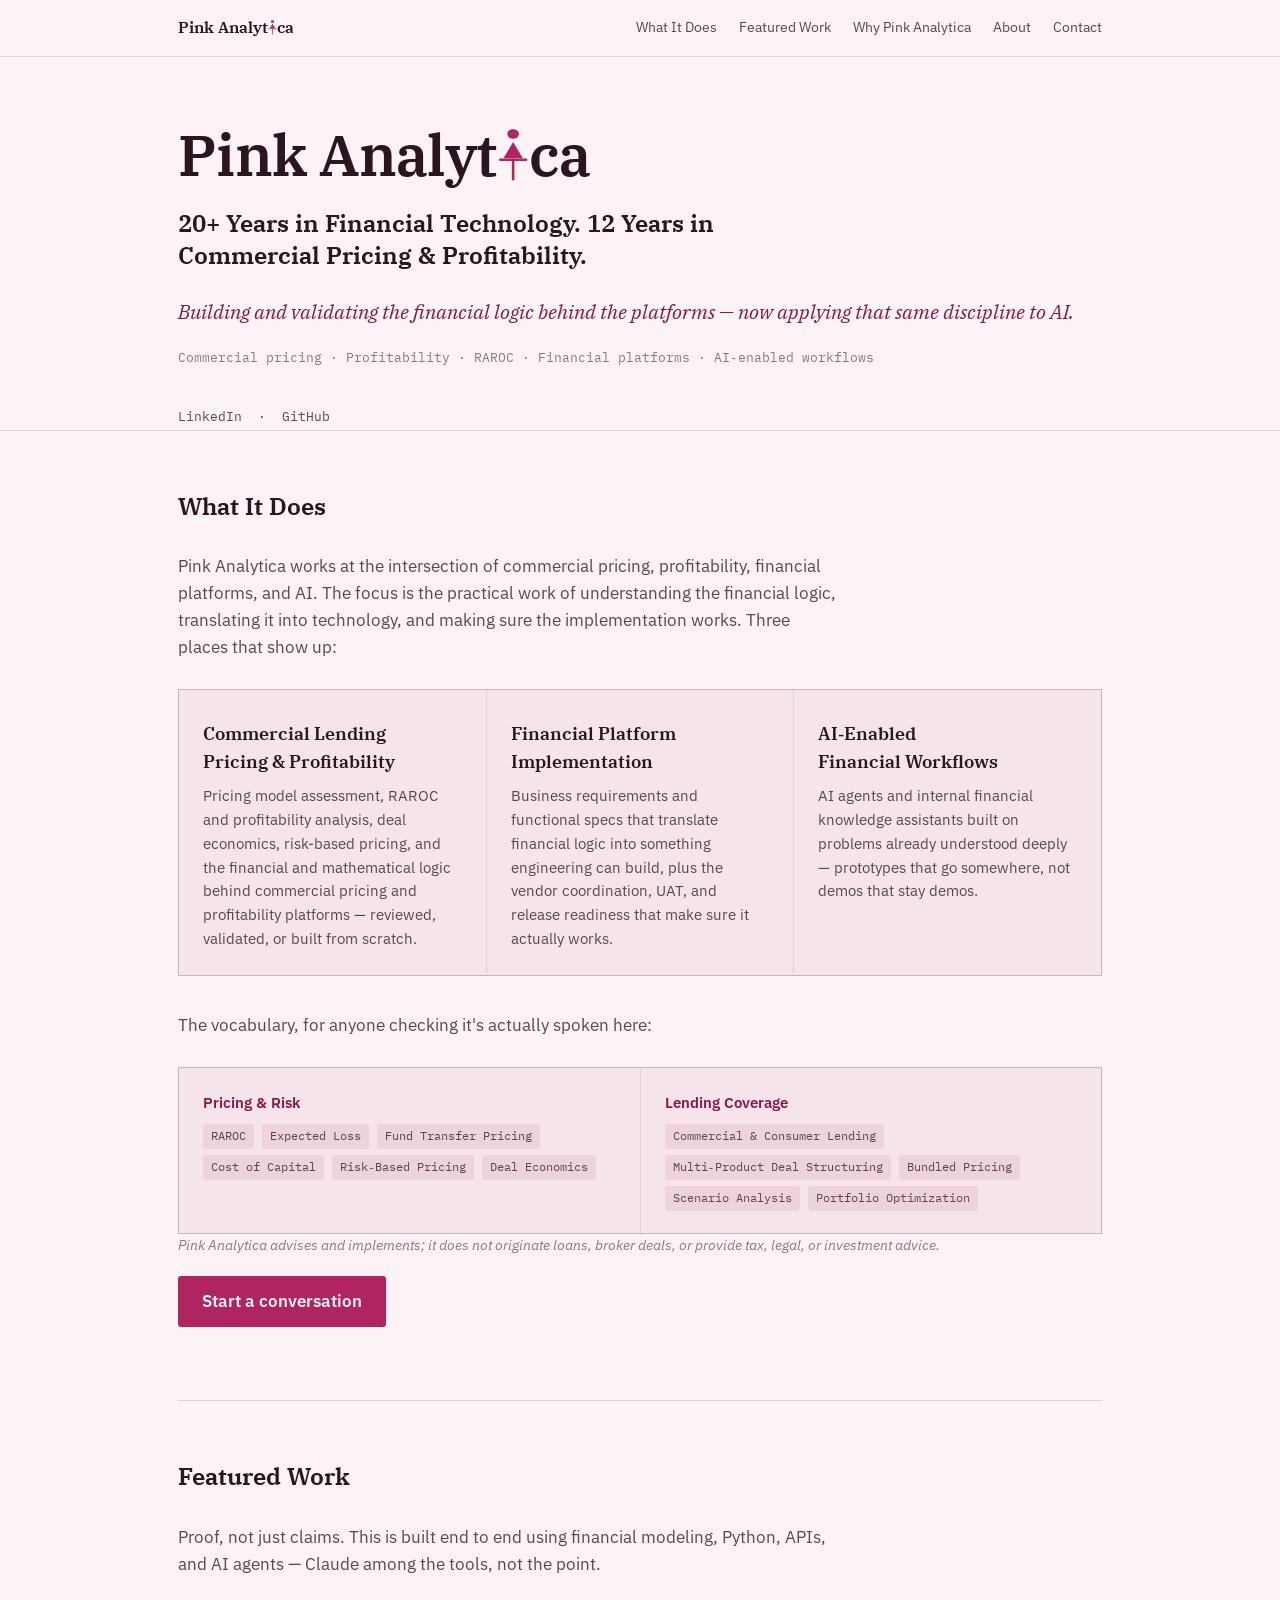
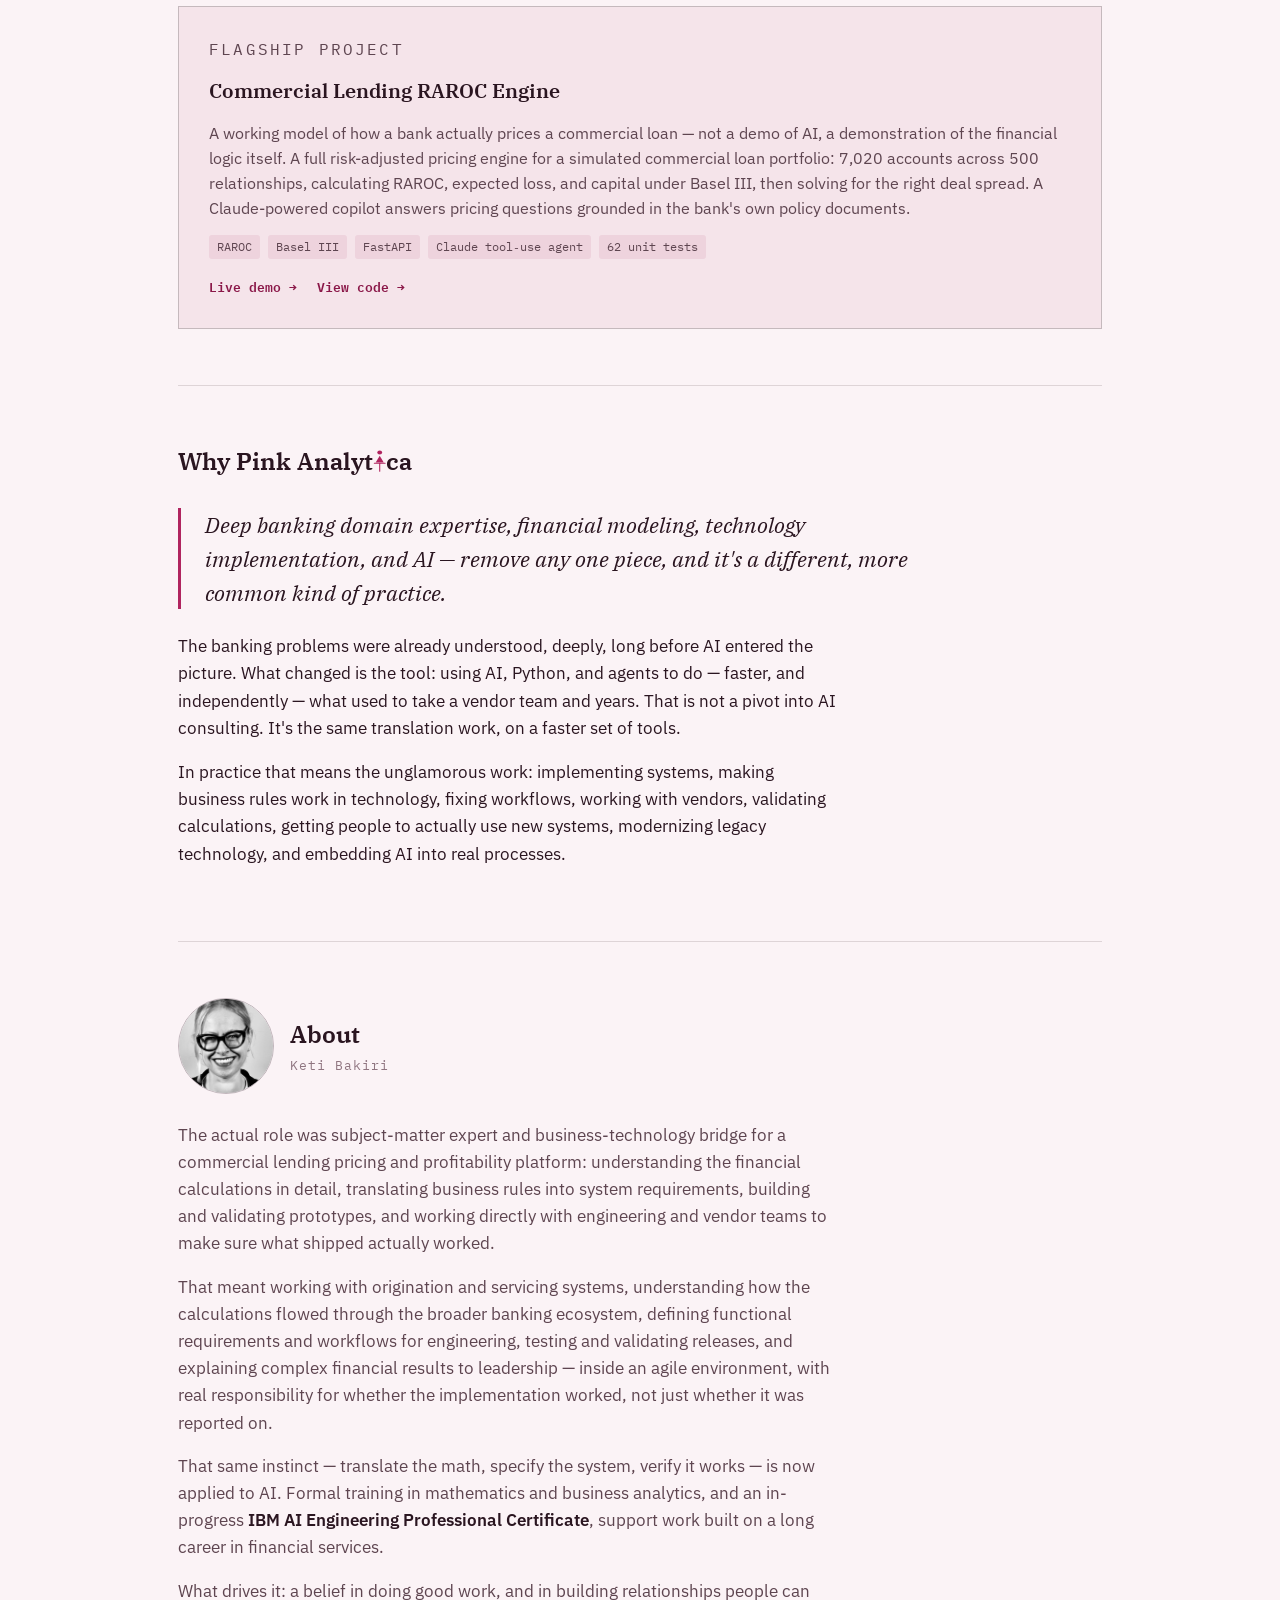
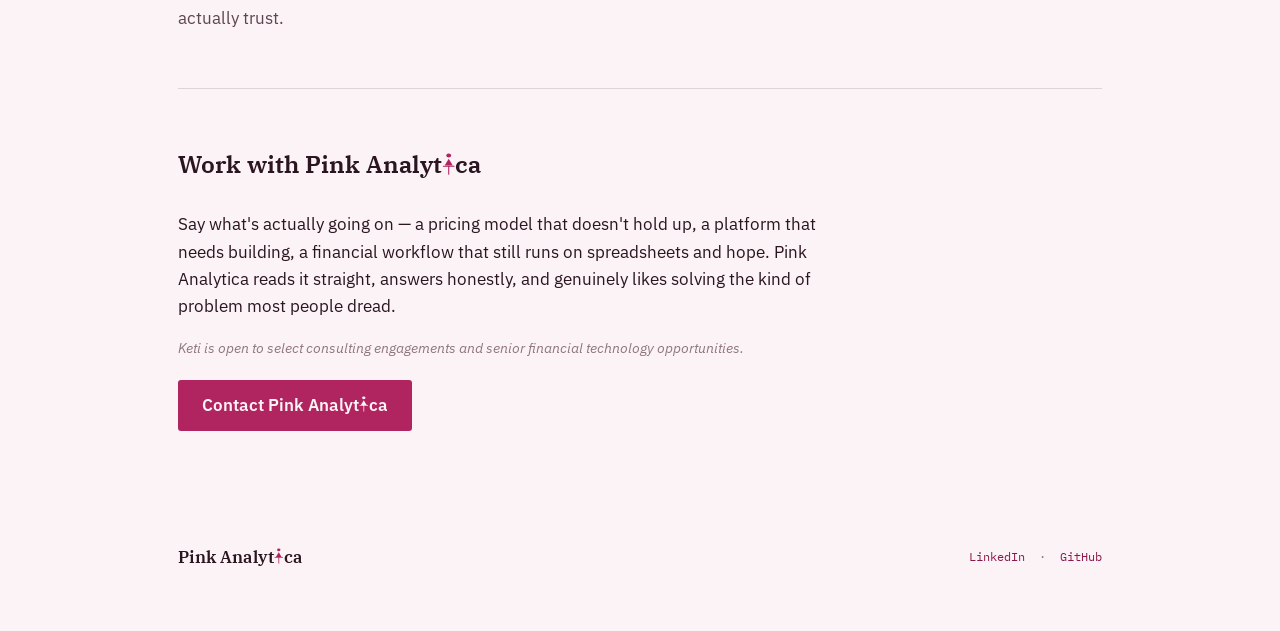
==== index.html @ ee4f5ea8 "Rewrite What It Does opening (remove consultant comparison/scale claim); precise pricing logic wordi" ====
<!DOCTYPE html>
<html lang="en">
<head>
<meta charset="UTF-8">
<meta name="viewport" content="width=device-width, initial-scale=1.0">
<title>Pink Analytica</title>
<link rel="icon" type="image/svg+xml" href="favicon.svg">
<meta name="description" content="Pink Analytica: commercial lending pricing, profitability, and financial platform implementation, now applying AI to the same problems, backed by 20+ years in banking.">
<link rel="preconnect" href="https://fonts.googleapis.com">
<link rel="preconnect" href="https://fonts.gstatic.com" crossorigin>
<link href="https://fonts.googleapis.com/css2?family=IBM+Plex+Serif:ital,wght@0,400;0,500;0,600;1,400&family=IBM+Plex+Sans:wght@400;500;600;700&family=IBM+Plex+Mono:wght@400;500;600&display=swap" rel="stylesheet">

<style>
  :root{
    --paper: #fbf3f6;
    --surface: #f5e4ea;
    --surface-2: #eed3dd;
    --ink: #2a1520;
    --ink-soft: #5e4550;
    --ink-faint: #8f7580;
    --line: rgba(42,21,32,0.14);
    --line-strong: rgba(42,21,32,0.28);
    --accent: #b0245f;
    --accent-strong: #8a1748;
    --accent-2: #8f5f14;
    --accent-2-strong: #6b450a;
    --shadow: 0 1px 2px rgba(42,21,32,0.06);
  }

  @media (prefers-color-scheme: dark){
    :root:not([data-theme="light"]){
      --paper: #180d13;
      --surface: #23131b;
      --surface-2: #2e1a24;
      --ink: #f6e9ee;
      --ink-soft: #cfb6c1;
      --ink-faint: #957c88;
      --line: rgba(246,233,238,0.14);
      --line-strong: rgba(246,233,238,0.26);
      --accent: #f08ab4;
      --accent-strong: #f7b0c9;
      --accent-2: #d9a252;
      --accent-2-strong: #ecc17c;
      --shadow: 0 1px 2px rgba(0,0,0,0.4);
    }
  }
  :root[data-theme="dark"]{
    --paper: #180d13;
      --surface: #23131b;
      --surface-2: #2e1a24;
      --ink: #f6e9ee;
      --ink-soft: #cfb6c1;
      --ink-faint: #957c88;
      --line: rgba(246,233,238,0.14);
      --line-strong: rgba(246,233,238,0.26);
      --accent: #f08ab4;
      --accent-strong: #f7b0c9;
      --accent-2: #d9a252;
      --accent-2-strong: #ecc17c;
      --shadow: 0 1px 2px rgba(0,0,0,0.4);
  }

  *{ box-sizing: border-box; }
  html{ background: var(--paper); }
  body{
    margin:0;
    background: var(--paper);
    color: var(--ink);
    font-family: "IBM Plex Sans", ui-sans-serif, system-ui, sans-serif;
    font-size: 17px;
    line-height: 1.6;
    -webkit-font-smoothing: antialiased;
  }
  ::selection{ background: var(--accent); color: var(--paper); }

  a{ color: var(--accent-strong); text-decoration-color: var(--line-strong); text-underline-offset: 3px; }
  a:hover{ color: var(--accent); }
  a:focus-visible, button:focus-visible{ outline: 2px solid var(--accent); outline-offset: 3px; border-radius: 2px; }

  .wrap{ max-width: 980px; margin: 0 auto; padding: 0 28px; }
  .prose{ max-width: 66ch; }

  h1,h2,h3{ font-family: "IBM Plex Serif", ui-serif, Georgia, serif; font-weight: 600; text-wrap: balance; color: var(--ink); margin: 0; }

  .eyebrow{
    font-family: "IBM Plex Mono", ui-monospace, monospace;
    font-size: 0.72rem;
    letter-spacing: 0.14em;
    text-transform: uppercase;
    color: var(--accent-strong);
  }

  .mono{ font-family: "IBM Plex Mono", ui-monospace, monospace; font-variant-numeric: tabular-nums; }

  /* ---------- topbar ---------- */
  .topbar{
    position: sticky; top:0; z-index: 20;
    background: color-mix(in srgb, var(--paper) 88%, transparent);
    backdrop-filter: blur(6px);
    border-bottom: 1px solid var(--line);
  }
  .topbar .wrap{ display:flex; align-items:center; justify-content:space-between; height:56px; }
  .topbar-name{ font-family:"IBM Plex Serif",serif; font-weight:600; font-size:1rem; }
  .topbar nav{ display:flex; gap:22px; }
  .topbar nav a{ font-size:0.85rem; color: var(--ink-soft); text-decoration:none; }
  .topbar nav a:hover{ color: var(--accent-strong); }
  @media (max-width: 620px){ .topbar nav{ display:none; } }

  /* ---------- hero ---------- */
  header.hero{ padding: 64px 0 0; border-bottom: 1px solid var(--line); }
  .hero-top{ display:flex; flex-wrap:wrap; gap: 24px; justify-content:space-between; align-items:flex-end; }
  .hero h1{ font-size: clamp(2.4rem, 5vw, 3.6rem); line-height:1.04; letter-spacing:-0.01em; }
  .hero-headline{ margin-top:18px; font-family:"IBM Plex Serif",serif; font-weight:600; font-size: clamp(1.2rem, 2.4vw, 1.5rem); line-height:1.35; color: var(--ink); max-width:46ch; }
  .hero .role{ margin-top:10px; font-size: clamp(1.05rem, 2vw, 1.25rem); color: var(--accent-strong); font-family:"IBM Plex Serif",serif; font-style:italic; }
  .hero-keywords{ margin-top:14px; font-family:"IBM Plex Mono",monospace; font-size:0.8rem; color: var(--ink-faint); }
  .founder{ margin:10px 0 0; font-family:"IBM Plex Mono",monospace; font-size:0.8rem; letter-spacing:0.08em; color: var(--ink-faint); }
  .founder-photo{ width:96px; height:96px; border-radius:50%; object-fit:cover; border:1px solid var(--line-strong); flex:none; }
  .section-head.founder-head{ align-items:center; }
  .founder-head h2{ margin-bottom:2px; }
  .founder-head .founder{ margin:0; }

  .i-mark{ display:inline-block; width:0.56em; vertical-align:-0.22em; }
  .i-mark svg{ display:block; width:100%; height:1.18em; overflow:visible; }
  .i-mark ellipse, .i-mark polygon{ fill: var(--accent); }
  .i-mark line{ stroke: var(--accent); stroke-width:1.6; stroke-linecap:round; }
  .sr-only{ position:absolute; width:1px; height:1px; padding:0; margin:-1px; overflow:hidden; clip:rect(0,0,0,0); white-space:nowrap; border:0; }
  .contact-block{ text-align:right; font-family:"IBM Plex Mono",monospace; font-size:0.82rem; color: var(--ink-soft); line-height:1.9; }
  .contact-block a{ color: var(--ink-soft); text-decoration:none; }
  .contact-block a:hover{ color: var(--accent-strong); }
  @media (max-width: 620px){ .contact-block{ text-align:left; } }

  /* ---------- sections ---------- */
  section{ padding: 56px 0; border-bottom: 1px solid var(--line); }
  section:last-of-type{ border-bottom:none; }
  .section-head{ display:flex; align-items:baseline; gap:16px; margin-bottom: 28px; }
  .section-head h2{ font-size: 1.5rem; }

  .summary p{ margin:0 0 16px; color: var(--ink-soft); }
  .summary p:last-child{ margin-bottom:0; }
  .summary strong{ color: var(--ink); font-weight:600; }

  /* competencies */
  .comp-grid{ display:grid; grid-template-columns: repeat(2, 1fr); gap: 1px; background: var(--line); border: 1px solid var(--line); }
  .comp-card{ background: var(--surface); padding: 22px 24px; }
  .comp-card h3{ font-family:"IBM Plex Sans",sans-serif; font-weight:600; font-size:0.95rem; color: var(--accent-strong); margin-bottom:10px; }
  .comp-card .tags{ display:flex; flex-wrap:wrap; gap:6px 8px; }
  .comp-card .tags span{ font-family:"IBM Plex Mono",monospace; font-size:0.74rem; color: var(--ink-soft); background: var(--surface-2); padding:3px 8px; border-radius:3px; }
  @media (max-width: 700px){ .comp-grid{ grid-template-columns: 1fr; } }

  /* AI statement */
  .ai-quote{
    margin: 0 0 24px;
    padding-left: 24px;
    border-left: 3px solid var(--accent);
    font-family: "IBM Plex Serif", serif;
    font-style: italic;
    font-size: clamp(1.15rem, 2.4vw, 1.4rem);
    line-height: 1.5;
    color: var(--ink);
    max-width: 66ch;
  }

  /* services + contact */
  .lede{ margin:0 0 28px; color: var(--ink-soft); font-size:1.05rem; }
  .eng-grid{ display:grid; grid-template-columns: repeat(3,1fr); gap:1px; background: var(--line); border:1px solid var(--line); margin-bottom:36px; }
  .eng-card{ background: var(--surface); padding: 24px; }
  .eng-card h3{ font-size:1.1rem; margin:6px 0 8px; }
  .eng-card p:last-child{ margin:0; color: var(--ink-soft); font-size:0.93rem; }
  .cap-grid{ display:grid; grid-template-columns: repeat(2,1fr); gap:28px; margin-bottom:28px; }
  .cap-group h3{ font-family:"IBM Plex Sans",sans-serif; font-size:0.95rem; color: var(--accent-strong); padding-bottom:8px; border-bottom:1px solid var(--line-strong); margin-bottom:10px; }
  .cap-group ul{ margin:0; padding:0; list-style:none; color: var(--ink-soft); font-size:0.92rem; }
  .cap-group li{ padding:5px 0; }
  .scope-note{ font-size:0.88rem; color: var(--ink-faint); font-style:italic; margin:0 0 20px; }
  @media (max-width: 800px){ .eng-grid, .cap-grid{ grid-template-columns: 1fr; } }
  .cta{ display:inline-block; padding:12px 24px; background: var(--accent); color: var(--paper); text-decoration:none; font-weight:600; border-radius:3px; }
  .cta:hover{ background: var(--accent-strong); color: var(--paper); }
  .cta .i-mark ellipse, .cta .i-mark polygon{ fill: var(--paper); }
  .cta .i-mark line{ stroke: var(--paper); }

  /* featured work */
  .work-grid{ display:flex; flex-direction:column; gap:1px; background: var(--line); border:1px solid var(--line); }
  .work-card{ background: var(--surface); padding:30px; display:flex; flex-direction:column; gap:14px; }
  .work-card h3{ font-size:1.25rem; }
  .work-card p{ margin:0; color: var(--ink-soft); font-size:0.97rem; }
  .work-tags{ display:flex; flex-wrap:wrap; gap:6px 8px; }
  .work-tags span{ font-family:"IBM Plex Mono",monospace; font-size:0.72rem; color: var(--ink-soft); background: var(--surface-2); padding:3px 8px; border-radius:3px; }
  .work-links{ display:flex; gap:20px; margin-top:auto; padding-top:4px; }
  .work-links a{ font-family:"IBM Plex Mono",monospace; font-size:0.82rem; font-weight:600; color: var(--accent-strong); text-decoration:none; }
  .work-links a:hover{ color: var(--accent); }

  footer{ padding: 40px 0 60px; }
  footer .wrap{ display:flex; flex-wrap:wrap; justify-content:space-between; gap:16px; align-items:center; }
  footer .fname{ font-family:"IBM Plex Serif",serif; font-weight:600; }
  footer .fmeta{ font-family:"IBM Plex Mono",monospace; font-size:0.78rem; color: var(--ink-faint); }
  footer a{ text-decoration:none; }

  @media (prefers-reduced-motion: no-preference){
    .reveal{ opacity:0; transform: translateY(10px); transition: opacity .5s ease, transform .5s ease; }
    .reveal.in{ opacity:1; transform:none; }
  }
</style>
</head>
<body>

<div class="topbar">
  <div class="wrap">
    <div class="topbar-name">Pink Analyt<span class="i-mark"><svg viewBox="0 0 20 34" aria-hidden="true"><ellipse cx="10" cy="4" rx="3.6" ry="3"/><polygon points="10,9 16,19 4,19"/><line x1="2" y1="20" x2="18" y2="20"/><line x1="10" y1="20" x2="10" y2="32"/></svg><span class="sr-only">i</span></span>ca</div>
    <nav>
      <a href="#what-i-do">What It Does</a>
      <a href="#work">Featured Work</a>
      <a href="#why">Why Pink Analytica</a>
      <a href="#about">About</a>
      <a href="#contact">Contact</a>
    </nav>
  </div>
</div>

<header class="hero">
  <div class="wrap">
    <div class="hero-top">
      <div>
        <h1>Pink Analyt<span class="i-mark"><svg viewBox="0 0 20 34" aria-hidden="true"><ellipse cx="10" cy="4" rx="3.6" ry="3"/><polygon points="10,9 16,19 4,19"/><line x1="2" y1="20" x2="18" y2="20"/><line x1="10" y1="20" x2="10" y2="32"/></svg><span class="sr-only">i</span></span>ca</h1>
        <p class="hero-headline">20+ Years in Financial Technology. 12 Years in Commercial Pricing &amp; Profitability.</p>
        <p class="role">Building and validating the financial logic behind the platforms &mdash; now applying that same discipline to AI.</p>
        <p class="hero-keywords">Commercial pricing &middot; Profitability &middot; RAROC &middot; Financial platforms &middot; AI&#8209;enabled workflows</p>
      </div>
      <div class="contact-block">
        <div><a href="https://www.linkedin.com/in/ketibakiri" target="_blank" rel="noopener">LinkedIn</a> &nbsp;&middot;&nbsp; <a href="https://github.com/ketibak-ai" target="_blank" rel="noopener">GitHub</a></div>
      </div>
    </div>
  </div>
</header>

<main class="wrap">

  <section id="what-i-do">
    <div class="section-head"><h2>What It Does</h2></div>
    <p class="prose lede reveal">Pink Analytica works at the intersection of commercial pricing, profitability, financial platforms, and AI. The focus is the practical work of understanding the financial logic, translating it into technology, and making sure the implementation works. Three places that show up:</p>

    <div class="eng-grid reveal">
      <div class="eng-card">
        <h3>Commercial Lending Pricing &amp; Profitability</h3>
        <p>Pricing model assessment, RAROC and profitability analysis, deal economics, risk-based pricing, and the financial and mathematical logic behind commercial pricing and profitability platforms &mdash; reviewed, validated, or built from scratch.</p>
      </div>
      <div class="eng-card">
        <h3>Financial Platform Implementation</h3>
        <p>Business requirements and functional specs that translate financial logic into something engineering can build, plus the vendor coordination, UAT, and release readiness that make sure it actually works.</p>
      </div>
      <div class="eng-card">
        <h3>AI&#8209;Enabled Financial Workflows</h3>
        <p>AI agents and internal financial knowledge assistants built on problems already understood deeply &mdash; prototypes that go somewhere, not demos that stay demos.</p>
      </div>
    </div>

    <p class="prose lede reveal" style="margin-top:36px;">The vocabulary, for anyone checking it's actually spoken here:</p>
    <div class="comp-grid reveal">
      <div class="comp-card">
        <h3>Pricing &amp; Risk</h3>
        <div class="tags"><span>RAROC</span><span>Expected Loss</span><span>Fund Transfer Pricing</span><span>Cost of Capital</span><span>Risk&#8209;Based Pricing</span><span>Deal Economics</span></div>
      </div>
      <div class="comp-card">
        <h3>Lending Coverage</h3>
        <div class="tags"><span>Commercial &amp; Consumer Lending</span><span>Multi&#8209;Product Deal Structuring</span><span>Bundled Pricing</span><span>Scenario Analysis</span><span>Portfolio Optimization</span></div>
      </div>
    </div>

    <p class="scope-note reveal">Pink Analytica advises and implements; it does not originate loans, broker deals, or provide tax, legal, or investment advice.</p>
    <p class="reveal"><a class="cta" href="#contact">Start a conversation</a></p>
  </section>

  <section id="work">
    <div class="section-head"><h2>Featured Work</h2></div>
    <p class="prose lede reveal">Proof, not just claims. This is built end to end using financial modeling, Python, APIs, and AI agents &mdash; Claude among the tools, not the point.</p>
    <div class="work-grid reveal">
      <div class="work-card">
        <p class="eyebrow">Flagship project</p>
        <h3>Commercial Lending RAROC Engine</h3>
        <p>A working model of how a bank actually prices a commercial loan &mdash; not a demo of AI, a demonstration of the financial logic itself. A full risk-adjusted pricing engine for a simulated commercial loan portfolio: 7,020 accounts across 500 relationships, calculating RAROC, expected loss, and capital under Basel III, then solving for the right deal spread. A Claude-powered copilot answers pricing questions grounded in the bank's own policy documents.</p>
        <div class="work-tags"><span>RAROC</span><span>Basel III</span><span>FastAPI</span><span>Claude tool&#8209;use agent</span><span>62 unit tests</span></div>
        <div class="work-links">
          <a href="https://ketibak-ai.github.io/commercial-lending-raroc/" target="_blank" rel="noopener">Live demo &rarr;</a>
          <a href="https://github.com/ketibak-ai/commercial-lending-raroc" target="_blank" rel="noopener">View code &rarr;</a>
        </div>
      </div>
    </div>
  </section>

  <section id="why">
    <div class="section-head"><h2>Why Pink Analyt<span class="i-mark"><svg viewBox="0 0 20 34" aria-hidden="true"><ellipse cx="10" cy="4" rx="3.6" ry="3"/><polygon points="10,9 16,19 4,19"/><line x1="2" y1="20" x2="18" y2="20"/><line x1="10" y1="20" x2="10" y2="32"/></svg><span class="sr-only">i</span></span>ca</h2></div>
    <blockquote class="ai-quote reveal">Deep banking domain expertise, financial modeling, technology implementation, and AI &mdash; remove any one piece, and it's a different, more common kind of practice.</blockquote>
    <div class="prose reveal">
      <p>The banking problems were already understood, deeply, long before AI entered the picture. What changed is the tool: using AI, Python, and agents to do &mdash; faster, and independently &mdash; what used to take a vendor team and years. That is not a pivot into AI consulting. It's the same translation work, on a faster set of tools.</p>
      <p>In practice that means the unglamorous work: implementing systems, making business rules work in technology, fixing workflows, working with vendors, validating calculations, getting people to actually use new systems, modernizing legacy technology, and embedding AI into real processes.</p>
    </div>
  </section>

  <section id="about">
    <div class="section-head founder-head reveal">
      <img class="founder-photo" src="founder.jpg" alt="Keti Bakiri, founder of Pink Analytica, smiling, wearing glasses and a dark blazer">
      <div>
        <h2>About</h2>
        <p class="founder">Keti Bakiri</p>
      </div>
    </div>
    <div class="summary prose reveal">
      <p>The actual role was subject-matter expert and business-technology bridge for a commercial lending pricing and profitability platform: understanding the financial calculations in detail, translating business rules into system requirements, building and validating prototypes, and working directly with engineering and vendor teams to make sure what shipped actually worked.</p>
      <p>That meant working with origination and servicing systems, understanding how the calculations flowed through the broader banking ecosystem, defining functional requirements and workflows for engineering, testing and validating releases, and explaining complex financial results to leadership &mdash; inside an agile environment, with real responsibility for whether the implementation worked, not just whether it was reported on.</p>
      <p>That same instinct &mdash; translate the math, specify the system, verify it works &mdash; is now applied to AI. Formal training in mathematics and business analytics, and an in-progress <strong>IBM AI Engineering Professional Certificate</strong>, support work built on a long career in financial services.</p>
      <p>What drives it: a belief in doing good work, and in building relationships people can actually trust.</p>
    </div>
  </section>

  <section id="contact" style="border-bottom:none;">
    <div class="section-head"><h2>Work with Pink Analyt<span class="i-mark"><svg viewBox="0 0 20 34" aria-hidden="true"><ellipse cx="10" cy="4" rx="3.6" ry="3"/><polygon points="10,9 16,19 4,19"/><line x1="2" y1="20" x2="18" y2="20"/><line x1="10" y1="20" x2="10" y2="32"/></svg><span class="sr-only">i</span></span>ca</h2></div>
    <p class="prose reveal">Say what's actually going on &mdash; a pricing model that doesn't hold up, a platform that needs building, a financial workflow that still runs on spreadsheets and hope. Pink Analytica reads it straight, answers honestly, and genuinely likes solving the kind of problem most people dread.</p>
    <p class="scope-note reveal">Keti is open to select consulting engagements and senior financial technology opportunities.</p>
    <p class="reveal"><a class="cta" href="mailto:keti.bakiri@outlook.com?subject=Pink%20Analytica%20inquiry">Contact Pink Analyt<span class="i-mark"><svg viewBox="0 0 20 34" aria-hidden="true"><ellipse cx="10" cy="4" rx="3.6" ry="3"/><polygon points="10,9 16,19 4,19"/><line x1="2" y1="20" x2="18" y2="20"/><line x1="10" y1="20" x2="10" y2="32"/></svg><span class="sr-only">i</span></span>ca</a></p>
  </section>

</main>

<footer>
  <div class="wrap">
    <div class="fname">Pink Analyt<span class="i-mark"><svg viewBox="0 0 20 34" aria-hidden="true"><ellipse cx="10" cy="4" rx="3.6" ry="3"/><polygon points="10,9 16,19 4,19"/><line x1="2" y1="20" x2="18" y2="20"/><line x1="10" y1="20" x2="10" y2="32"/></svg><span class="sr-only">i</span></span>ca</div>
    <div class="fmeta"><a href="https://www.linkedin.com/in/ketibakiri" target="_blank" rel="noopener">LinkedIn</a> &nbsp;&middot;&nbsp; <a href="https://github.com/ketibak-ai" target="_blank" rel="noopener">GitHub</a></div>
  </div>
</footer>

<script>
(function(){
  var reduce = window.matchMedia('(prefers-reduced-motion: reduce)').matches;

  var reveals = document.querySelectorAll('.reveal');
  if(reduce){
    reveals.forEach(function(el){ el.classList.add('in'); });
  } else {
    var rio = new IntersectionObserver(function(entries){
      entries.forEach(function(e){
        if(e.isIntersecting){ e.target.classList.add('in'); rio.unobserve(e.target); }
      });
    }, {threshold: 0.12});
    reveals.forEach(function(el){ rio.observe(el); });
  }
})();
</script>
</body>
</html>
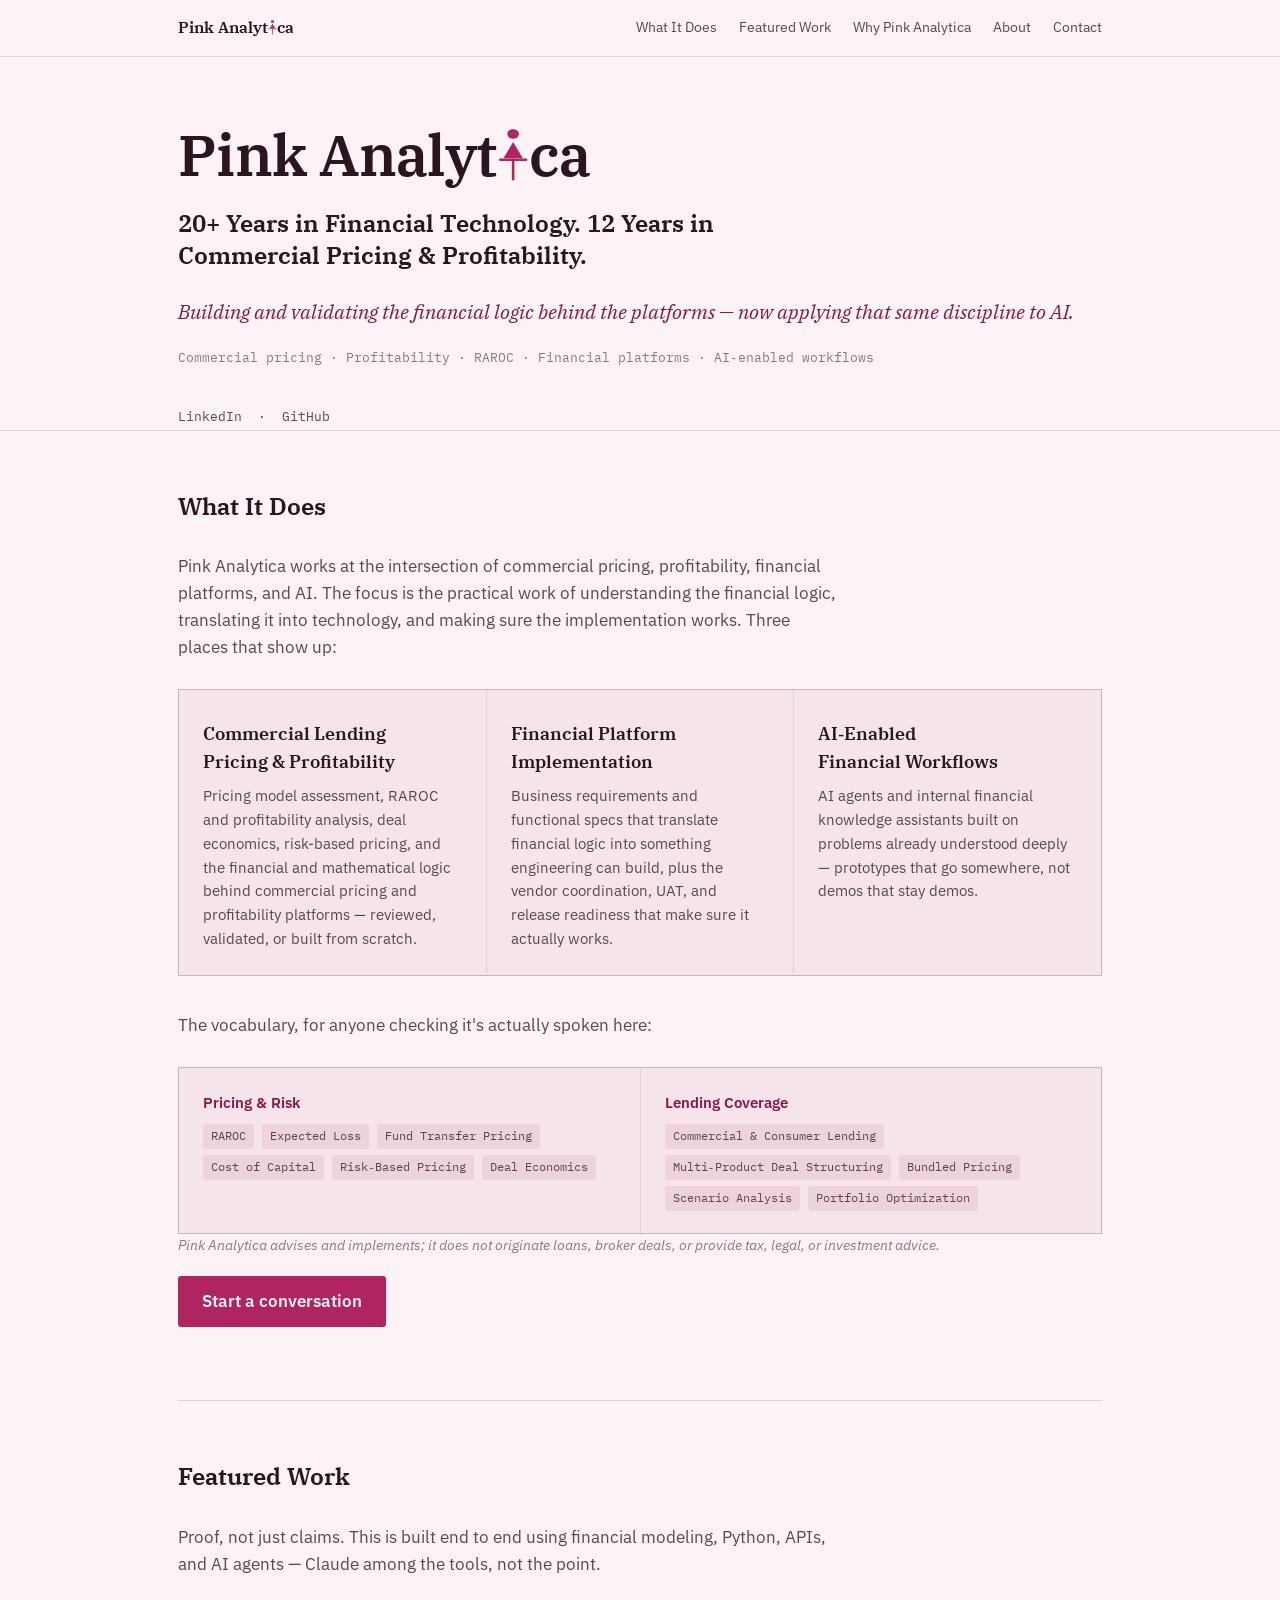
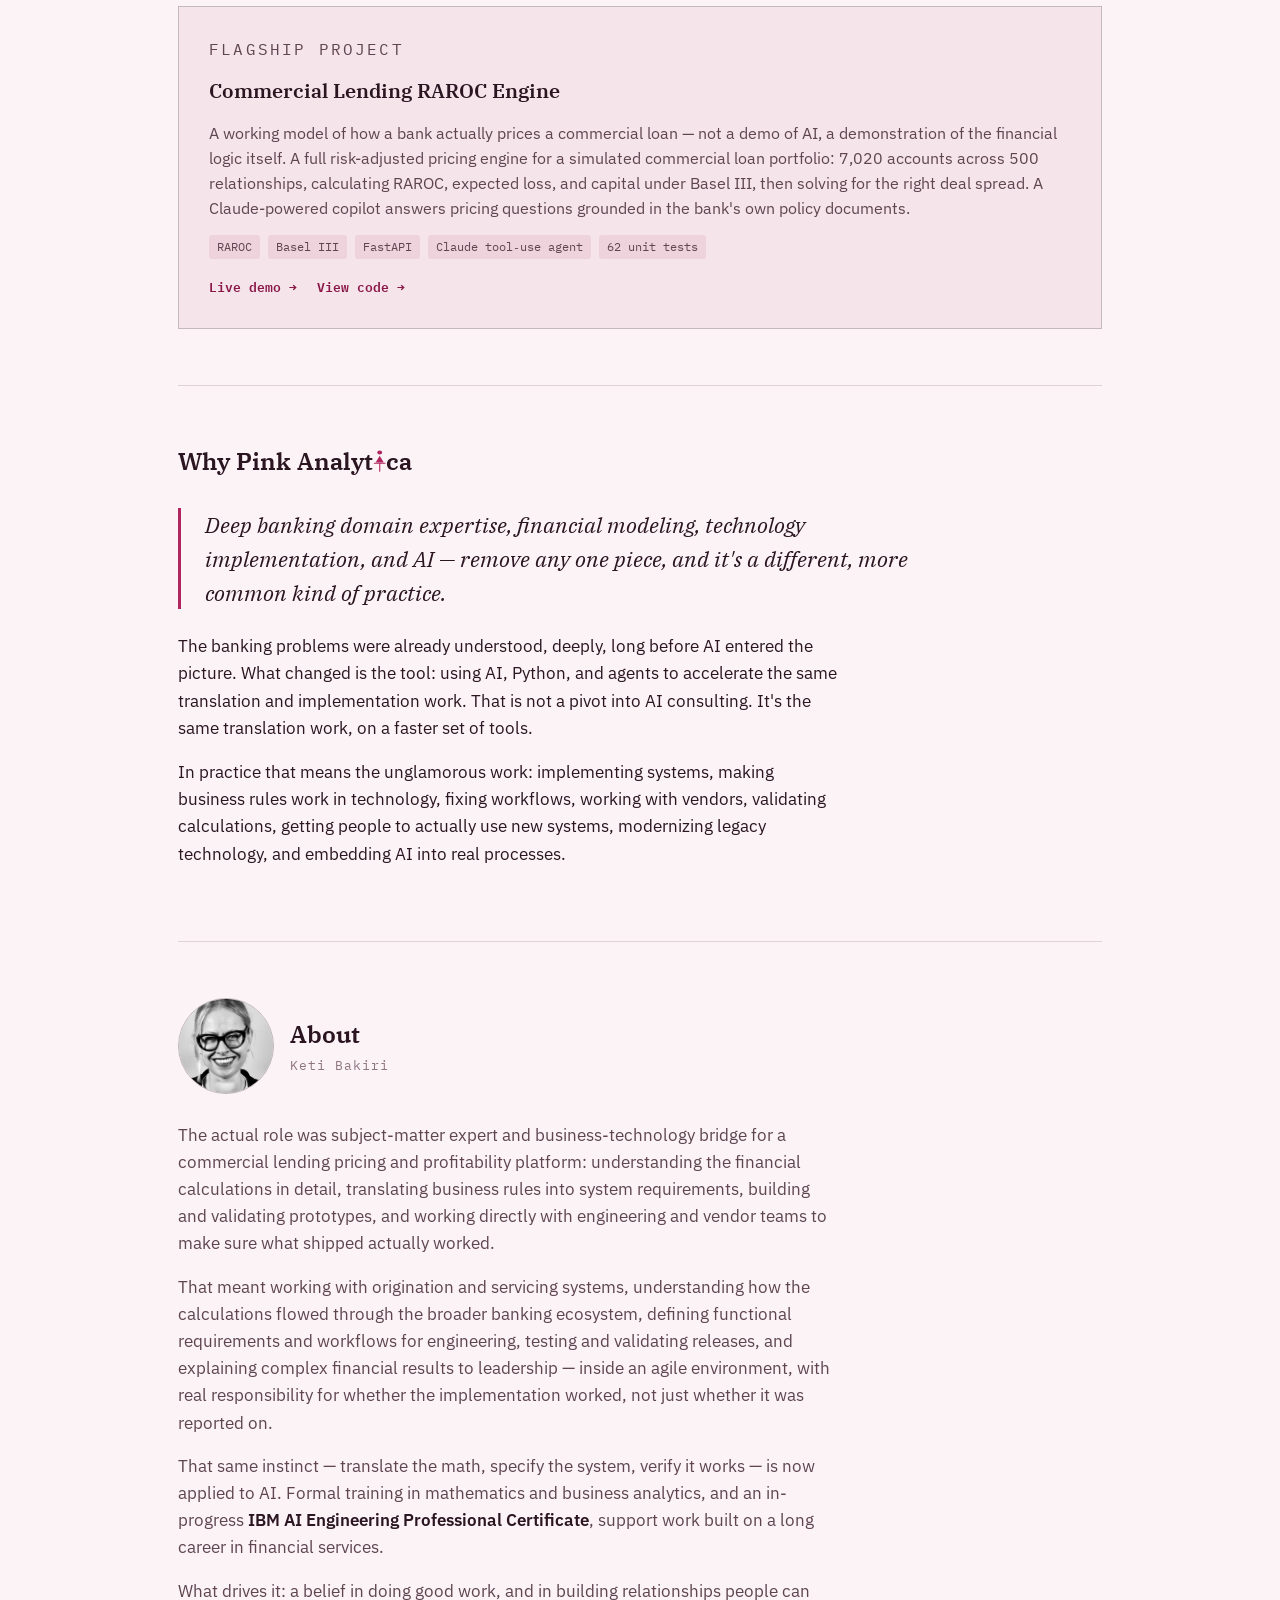
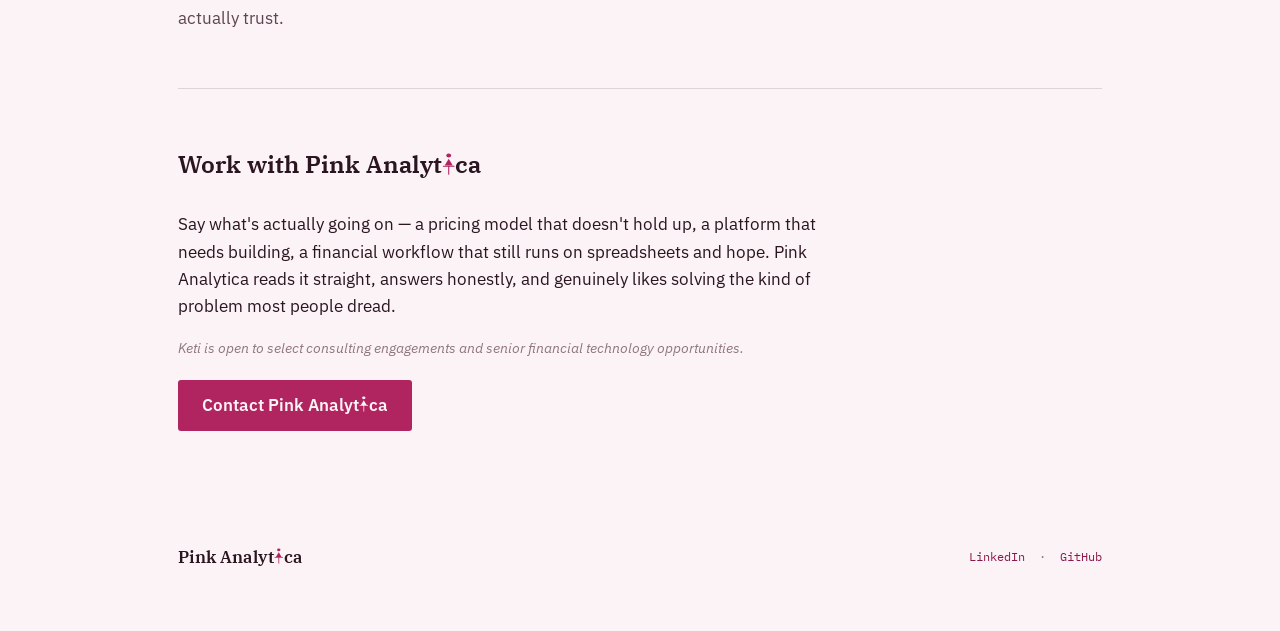
==== commit a3c4d639: "Remove vendor-team/years comparison claim from Why Pink Analytica Co-Authored-By: Claude Sonnet 5 <n" ====
--- a/index.html
+++ b/index.html
@@ -289,7 +289,7 @@
     <div class="section-head"><h2>Why Pink Analyt<span class="i-mark"><svg viewBox="0 0 20 34" aria-hidden="true"><ellipse cx="10" cy="4" rx="3.6" ry="3"/><polygon points="10,9 16,19 4,19"/><line x1="2" y1="20" x2="18" y2="20"/><line x1="10" y1="20" x2="10" y2="32"/></svg><span class="sr-only">i</span></span>ca</h2></div>
     <blockquote class="ai-quote reveal">Deep banking domain expertise, financial modeling, technology implementation, and AI &mdash; remove any one piece, and it's a different, more common kind of practice.</blockquote>
     <div class="prose reveal">
-      <p>The banking problems were already understood, deeply, long before AI entered the picture. What changed is the tool: using AI, Python, and agents to do &mdash; faster, and independently &mdash; what used to take a vendor team and years. That is not a pivot into AI consulting. It's the same translation work, on a faster set of tools.</p>
+      <p>The banking problems were already understood, deeply, long before AI entered the picture. What changed is the tool: using AI, Python, and agents to accelerate the same translation and implementation work. That is not a pivot into AI consulting. It's the same translation work, on a faster set of tools.</p>
       <p>In practice that means the unglamorous work: implementing systems, making business rules work in technology, fixing workflows, working with vendors, validating calculations, getting people to actually use new systems, modernizing legacy technology, and embedding AI into real processes.</p>
     </div>
   </section>
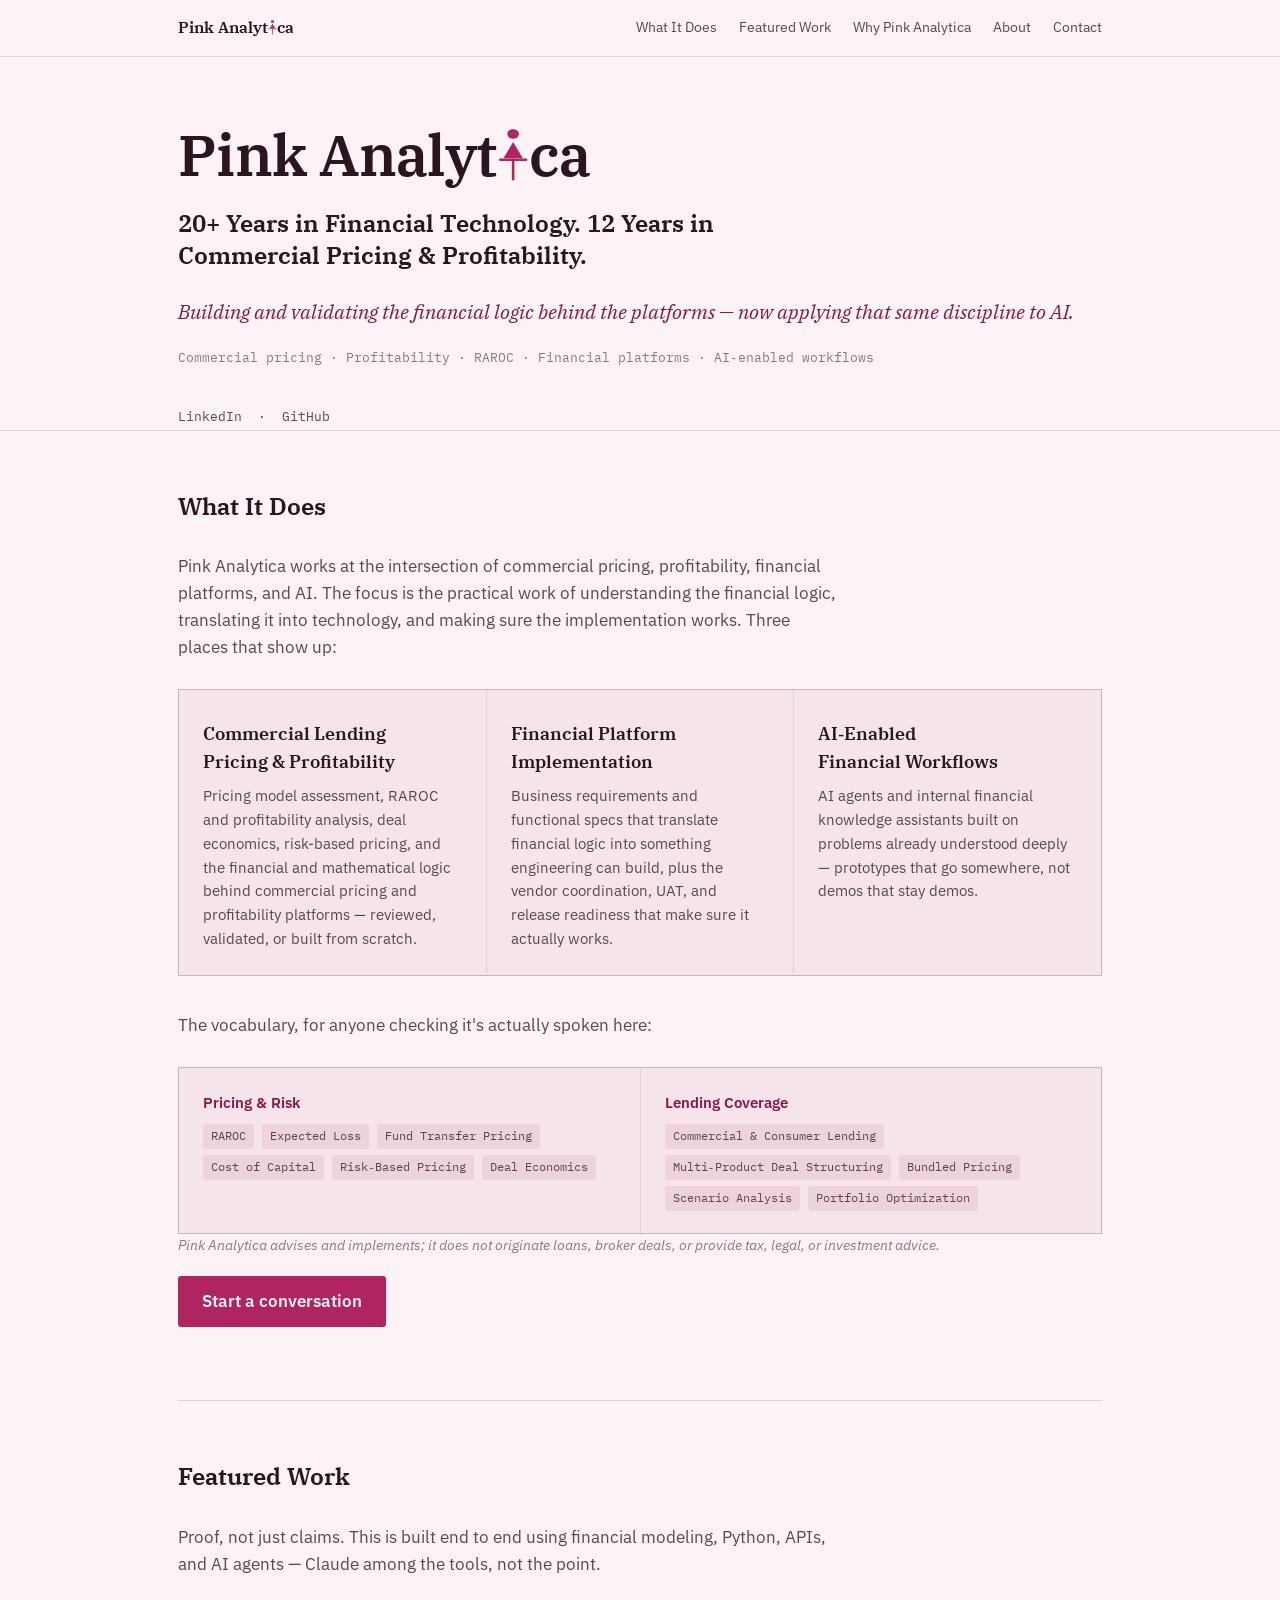
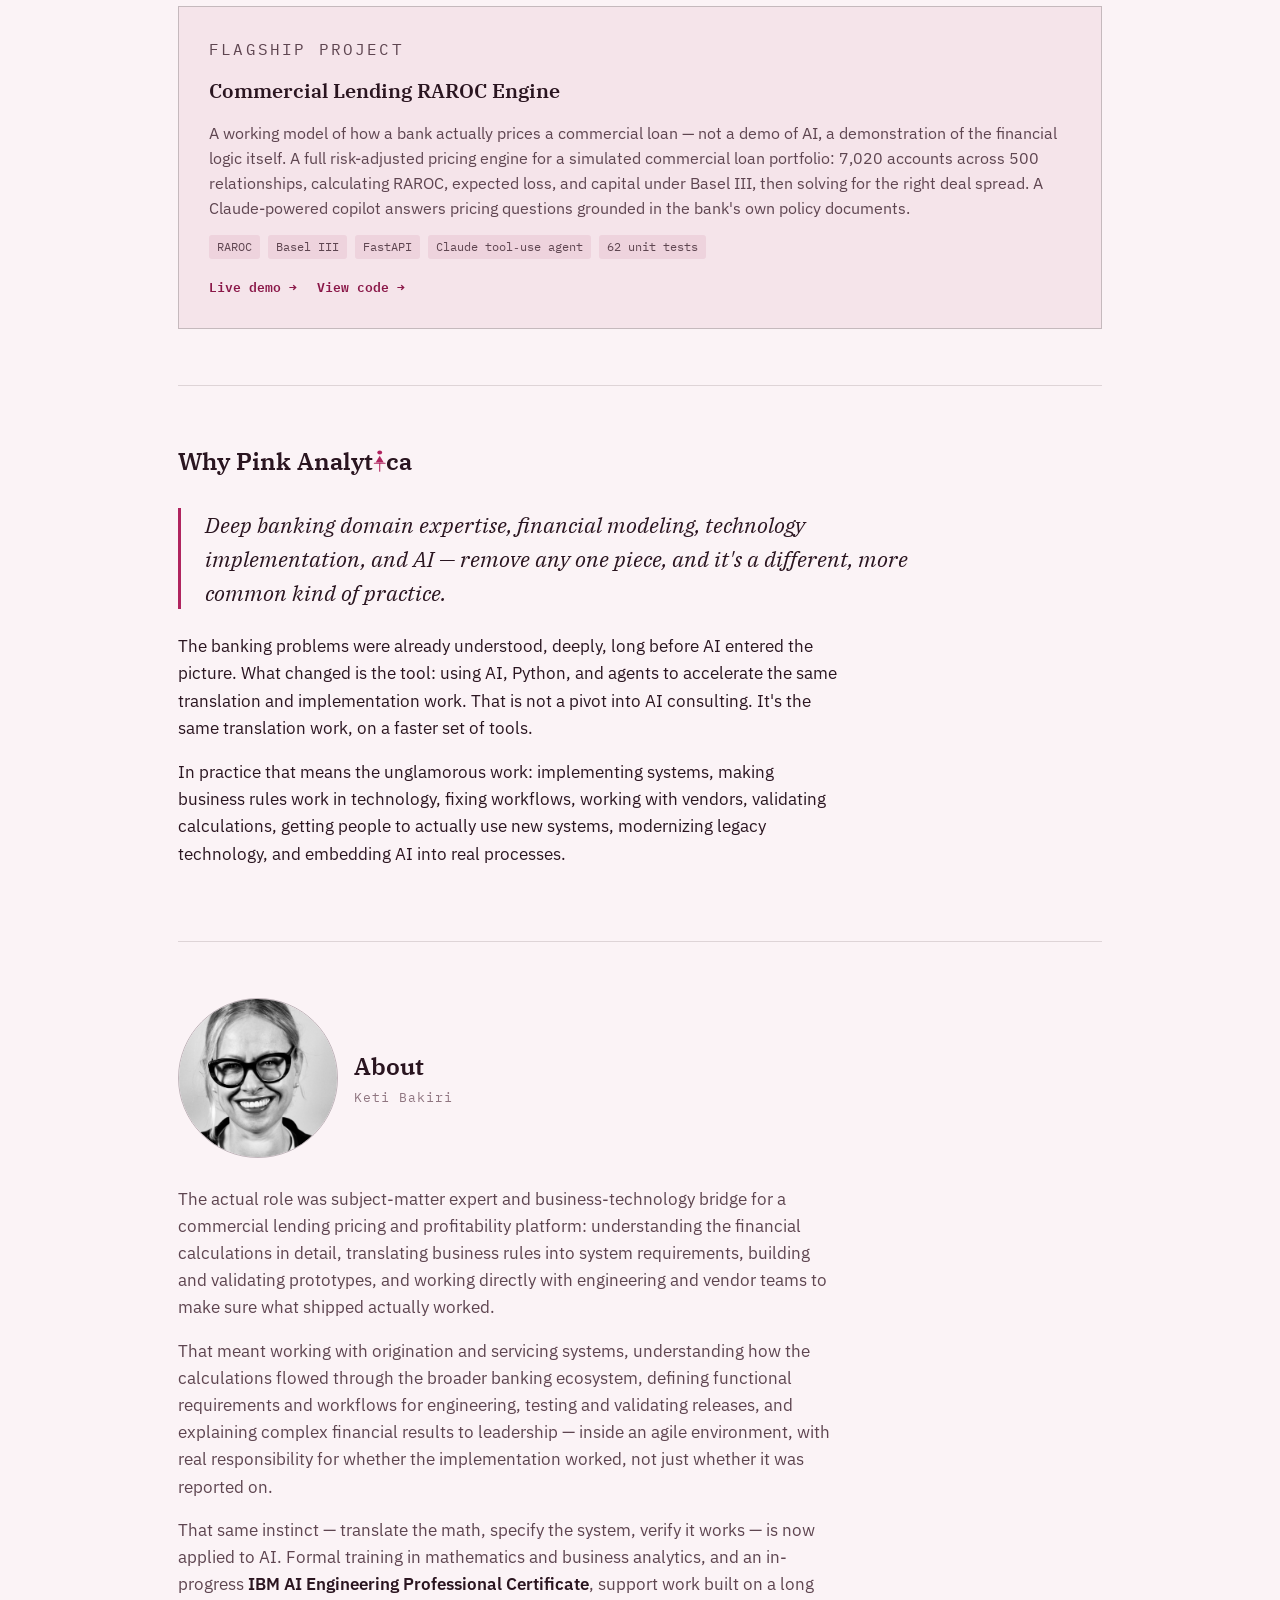
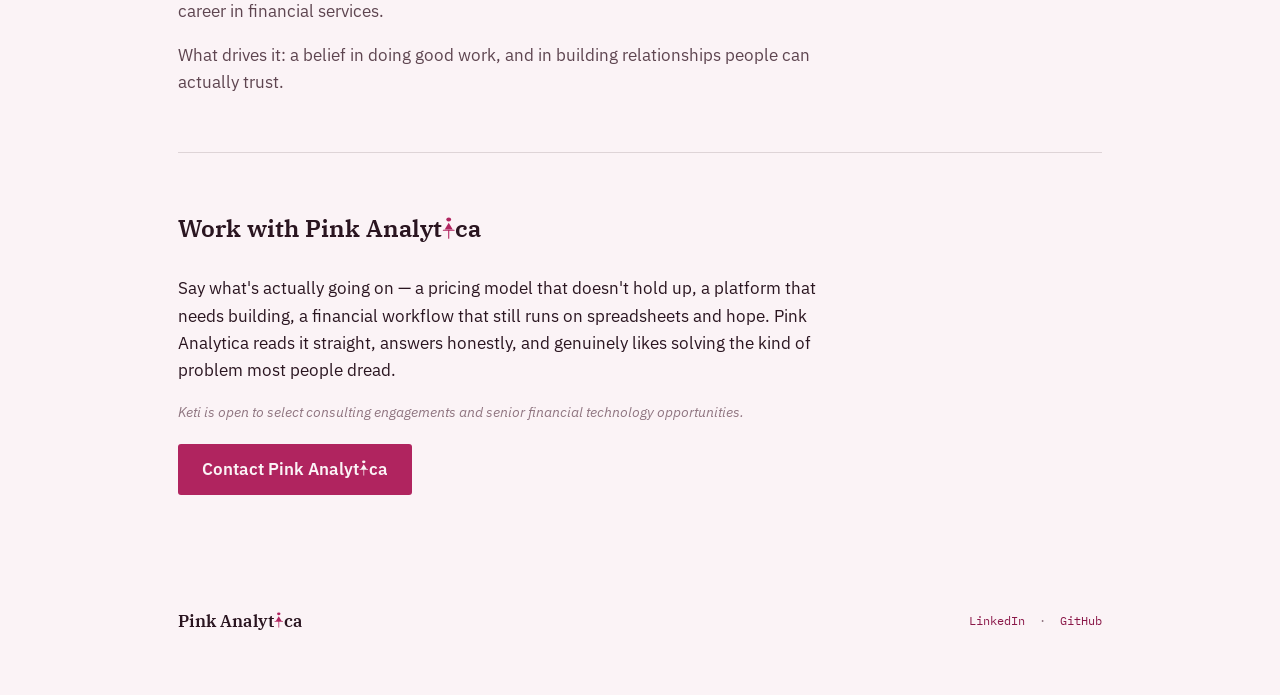
==== commit d6fa3234: "Enlarge About photo from 96px to 160px Co-Authored-By: Claude Sonnet 5 <noreply@anthropic.com>" ====
--- a/index.html
+++ b/index.html
@@ -114,7 +114,7 @@
   .hero .role{ margin-top:10px; font-size: clamp(1.05rem, 2vw, 1.25rem); color: var(--accent-strong); font-family:"IBM Plex Serif",serif; font-style:italic; }
   .hero-keywords{ margin-top:14px; font-family:"IBM Plex Mono",monospace; font-size:0.8rem; color: var(--ink-faint); }
   .founder{ margin:10px 0 0; font-family:"IBM Plex Mono",monospace; font-size:0.8rem; letter-spacing:0.08em; color: var(--ink-faint); }
-  .founder-photo{ width:96px; height:96px; border-radius:50%; object-fit:cover; border:1px solid var(--line-strong); flex:none; }
+  .founder-photo{ width:160px; height:160px; border-radius:50%; object-fit:cover; border:1px solid var(--line-strong); flex:none; }
   .section-head.founder-head{ align-items:center; }
   .founder-head h2{ margin-bottom:2px; }
   .founder-head .founder{ margin:0; }
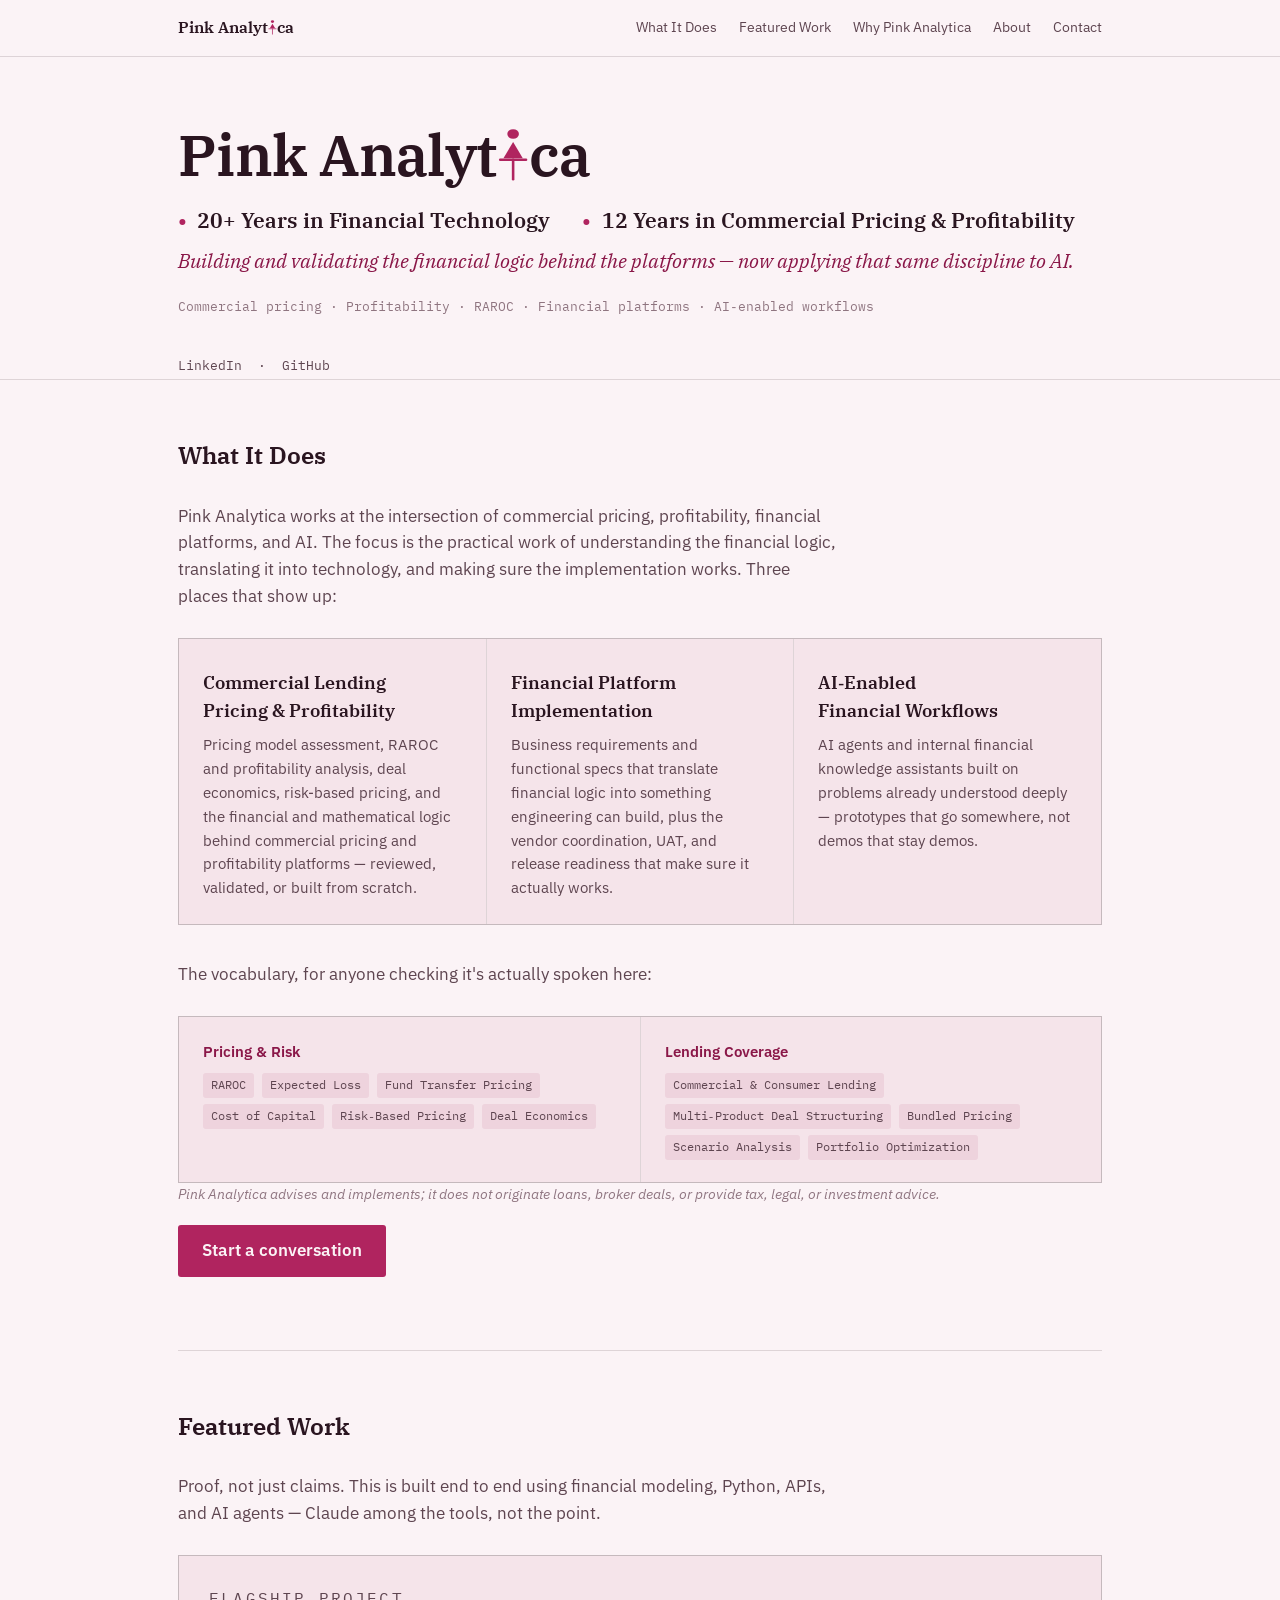
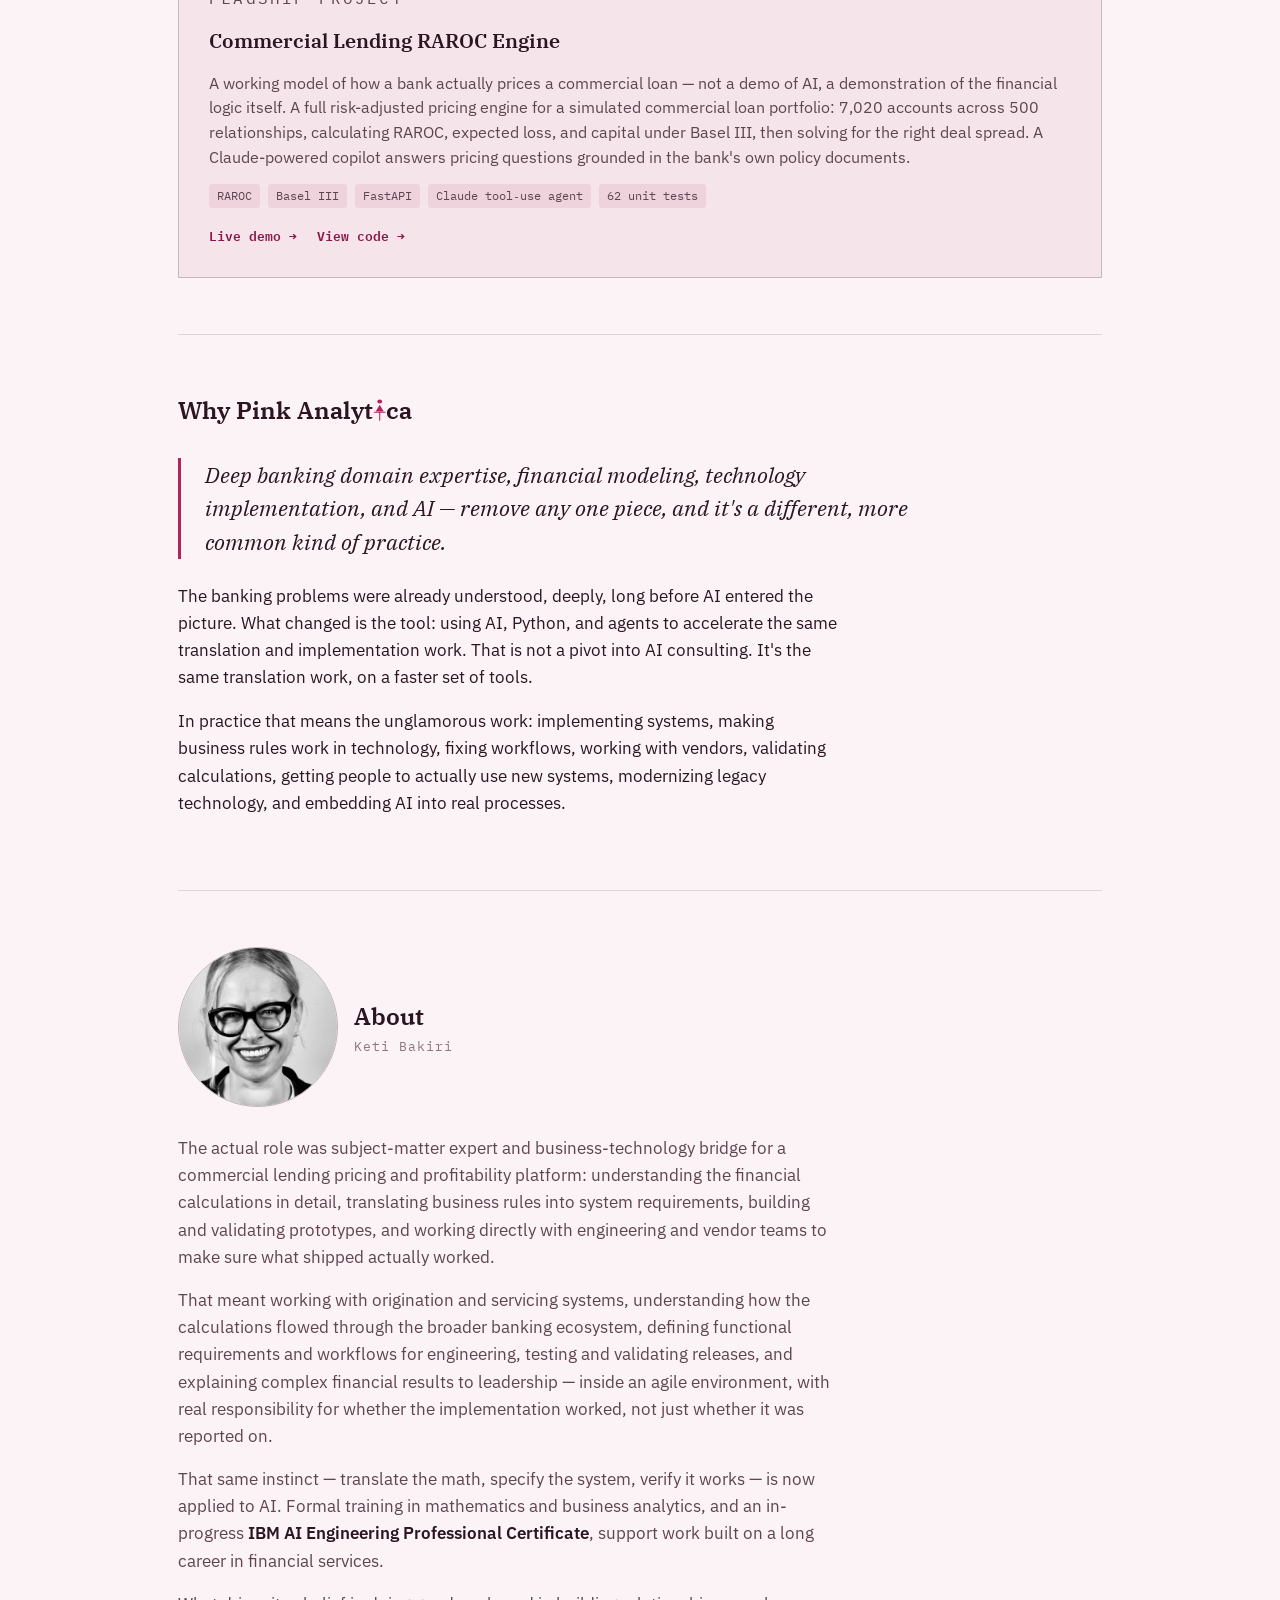
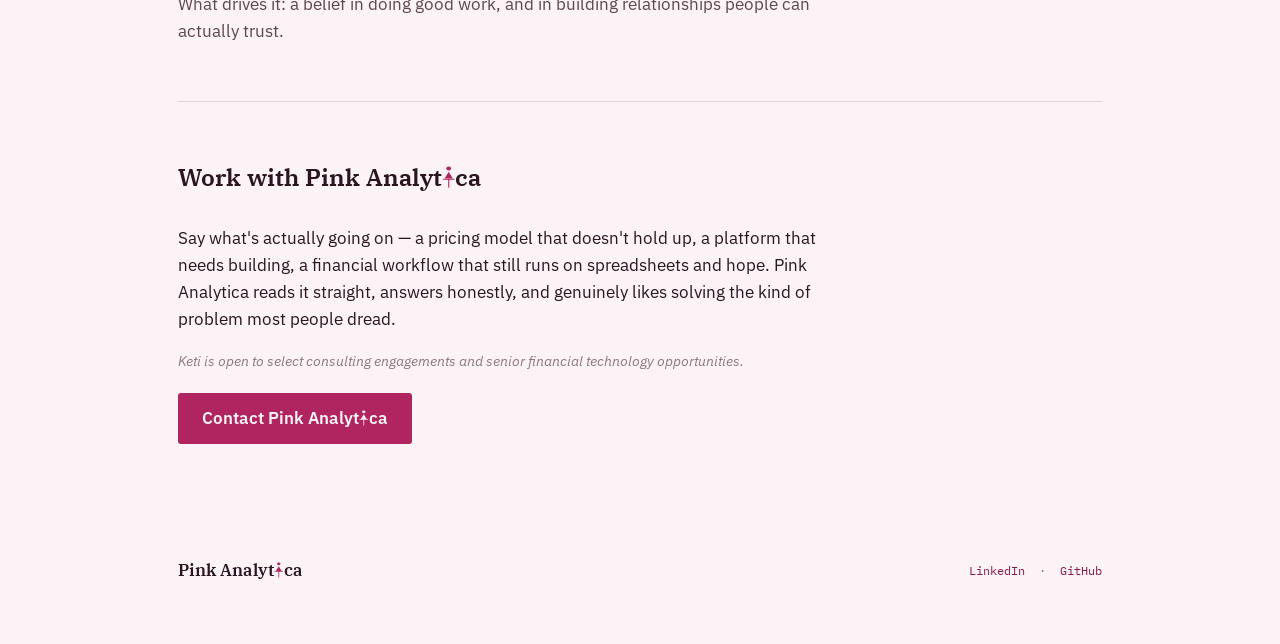
==== commit f94d6e6e: "Reformat hero headline as two side-by-side bullet points instead of one dense sentence Co-Authored-B" ====
--- a/index.html
+++ b/index.html
@@ -110,7 +110,9 @@
   header.hero{ padding: 64px 0 0; border-bottom: 1px solid var(--line); }
   .hero-top{ display:flex; flex-wrap:wrap; gap: 24px; justify-content:space-between; align-items:flex-end; }
   .hero h1{ font-size: clamp(2.4rem, 5vw, 3.6rem); line-height:1.04; letter-spacing:-0.01em; }
-  .hero-headline{ margin-top:18px; font-family:"IBM Plex Serif",serif; font-weight:600; font-size: clamp(1.2rem, 2.4vw, 1.5rem); line-height:1.35; color: var(--ink); max-width:46ch; }
+  .hero-headline{ margin-top:18px; display:flex; flex-wrap:wrap; gap:8px 32px; }
+  .hero-headline .stat-item{ margin:0; font-family:"IBM Plex Serif",serif; font-weight:600; font-size: clamp(1.1rem, 2.1vw, 1.3rem); line-height:1.35; color: var(--ink); }
+  .hero-headline .stat-item::before{ content:"\2022"; color: var(--accent); margin-right:0.5em; }
   .hero .role{ margin-top:10px; font-size: clamp(1.05rem, 2vw, 1.25rem); color: var(--accent-strong); font-family:"IBM Plex Serif",serif; font-style:italic; }
   .hero-keywords{ margin-top:14px; font-family:"IBM Plex Mono",monospace; font-size:0.8rem; color: var(--ink-faint); }
   .founder{ margin:10px 0 0; font-family:"IBM Plex Mono",monospace; font-size:0.8rem; letter-spacing:0.08em; color: var(--ink-faint); }
@@ -220,7 +222,10 @@
     <div class="hero-top">
       <div>
         <h1>Pink Analyt<span class="i-mark"><svg viewBox="0 0 20 34" aria-hidden="true"><ellipse cx="10" cy="4" rx="3.6" ry="3"/><polygon points="10,9 16,19 4,19"/><line x1="2" y1="20" x2="18" y2="20"/><line x1="10" y1="20" x2="10" y2="32"/></svg><span class="sr-only">i</span></span>ca</h1>
-        <p class="hero-headline">20+ Years in Financial Technology. 12 Years in Commercial Pricing &amp; Profitability.</p>
+        <div class="hero-headline">
+          <p class="stat-item">20+ Years in Financial Technology</p>
+          <p class="stat-item">12 Years in Commercial Pricing &amp; Profitability</p>
+        </div>
         <p class="role">Building and validating the financial logic behind the platforms &mdash; now applying that same discipline to AI.</p>
         <p class="hero-keywords">Commercial pricing &middot; Profitability &middot; RAROC &middot; Financial platforms &middot; AI&#8209;enabled workflows</p>
       </div>
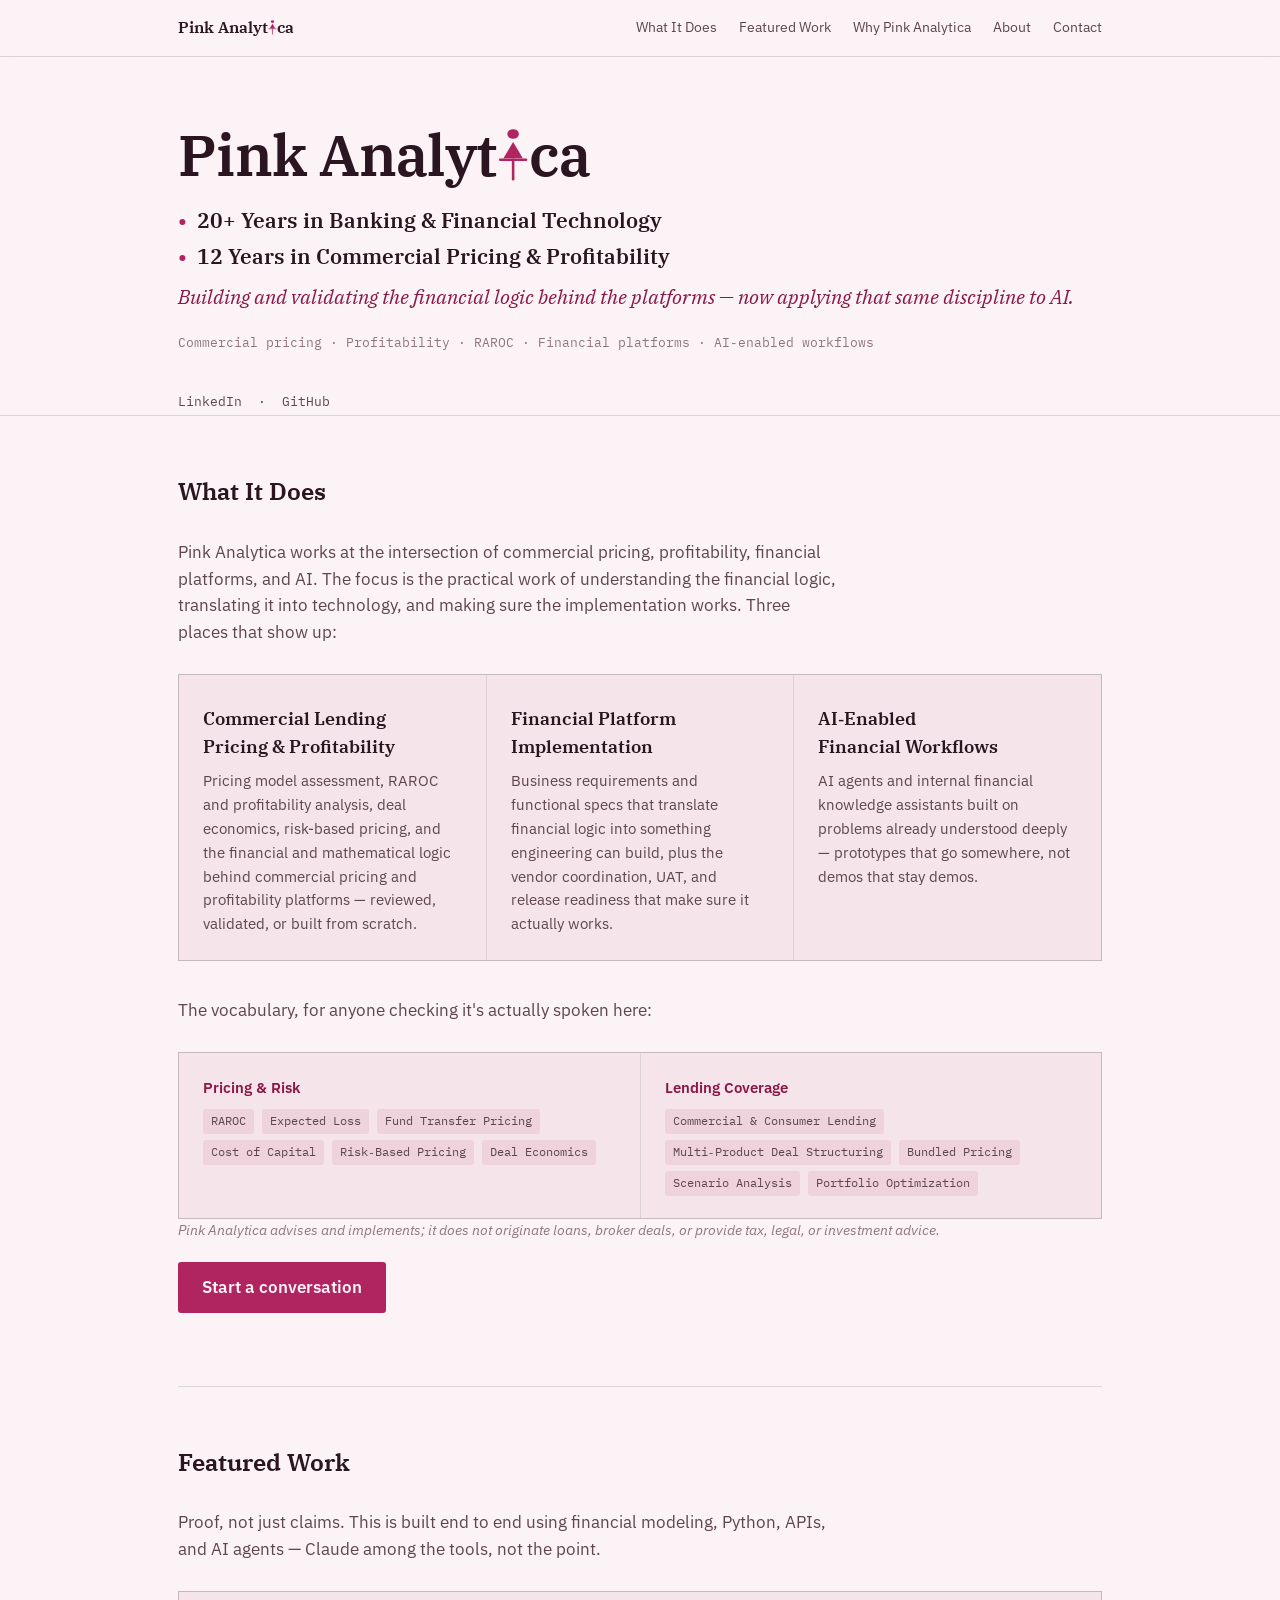
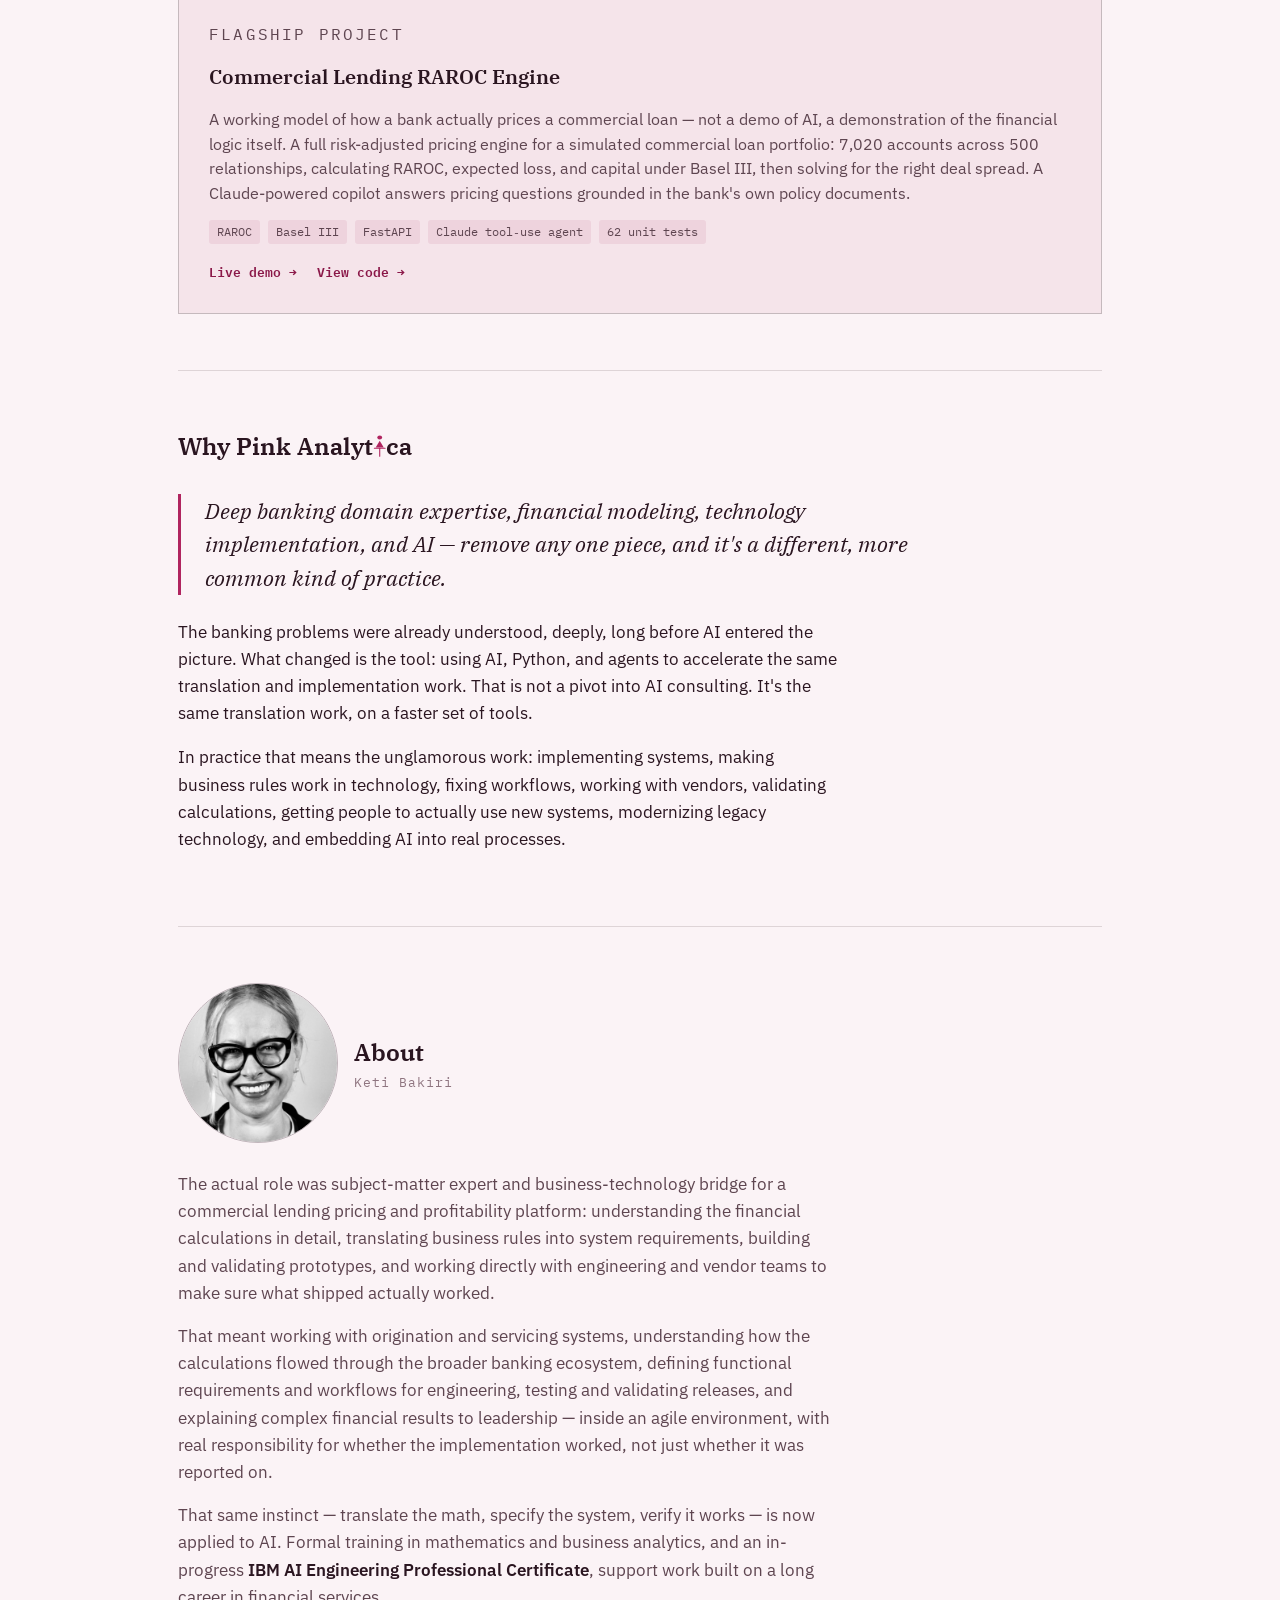
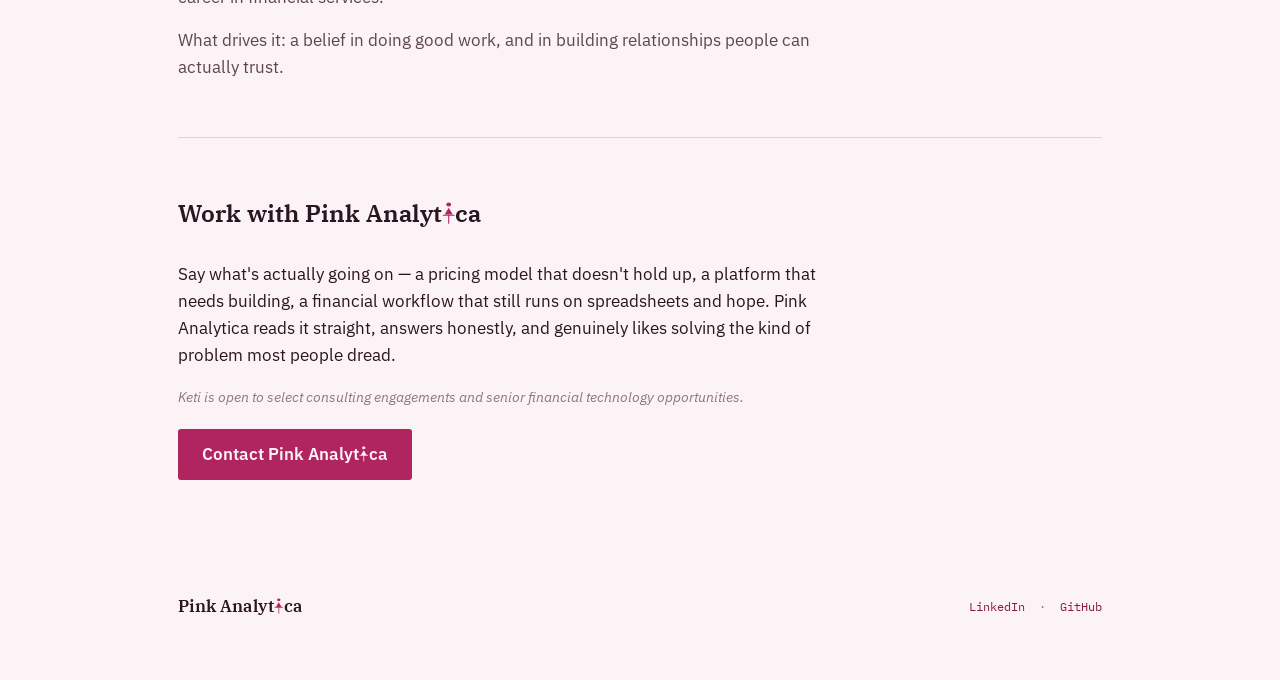
==== commit ea6bedc2: "Change first hero bullet to '20+ Years in Banking & Financial Technology' Co-Authored-By: Claude Son" ====
--- a/index.html
+++ b/index.html
@@ -223,7 +223,7 @@
       <div>
         <h1>Pink Analyt<span class="i-mark"><svg viewBox="0 0 20 34" aria-hidden="true"><ellipse cx="10" cy="4" rx="3.6" ry="3"/><polygon points="10,9 16,19 4,19"/><line x1="2" y1="20" x2="18" y2="20"/><line x1="10" y1="20" x2="10" y2="32"/></svg><span class="sr-only">i</span></span>ca</h1>
         <div class="hero-headline">
-          <p class="stat-item">20+ Years in Financial Technology</p>
+          <p class="stat-item">20+ Years in Banking &amp; Financial Technology</p>
           <p class="stat-item">12 Years in Commercial Pricing &amp; Profitability</p>
         </div>
         <p class="role">Building and validating the financial logic behind the platforms &mdash; now applying that same discipline to AI.</p>
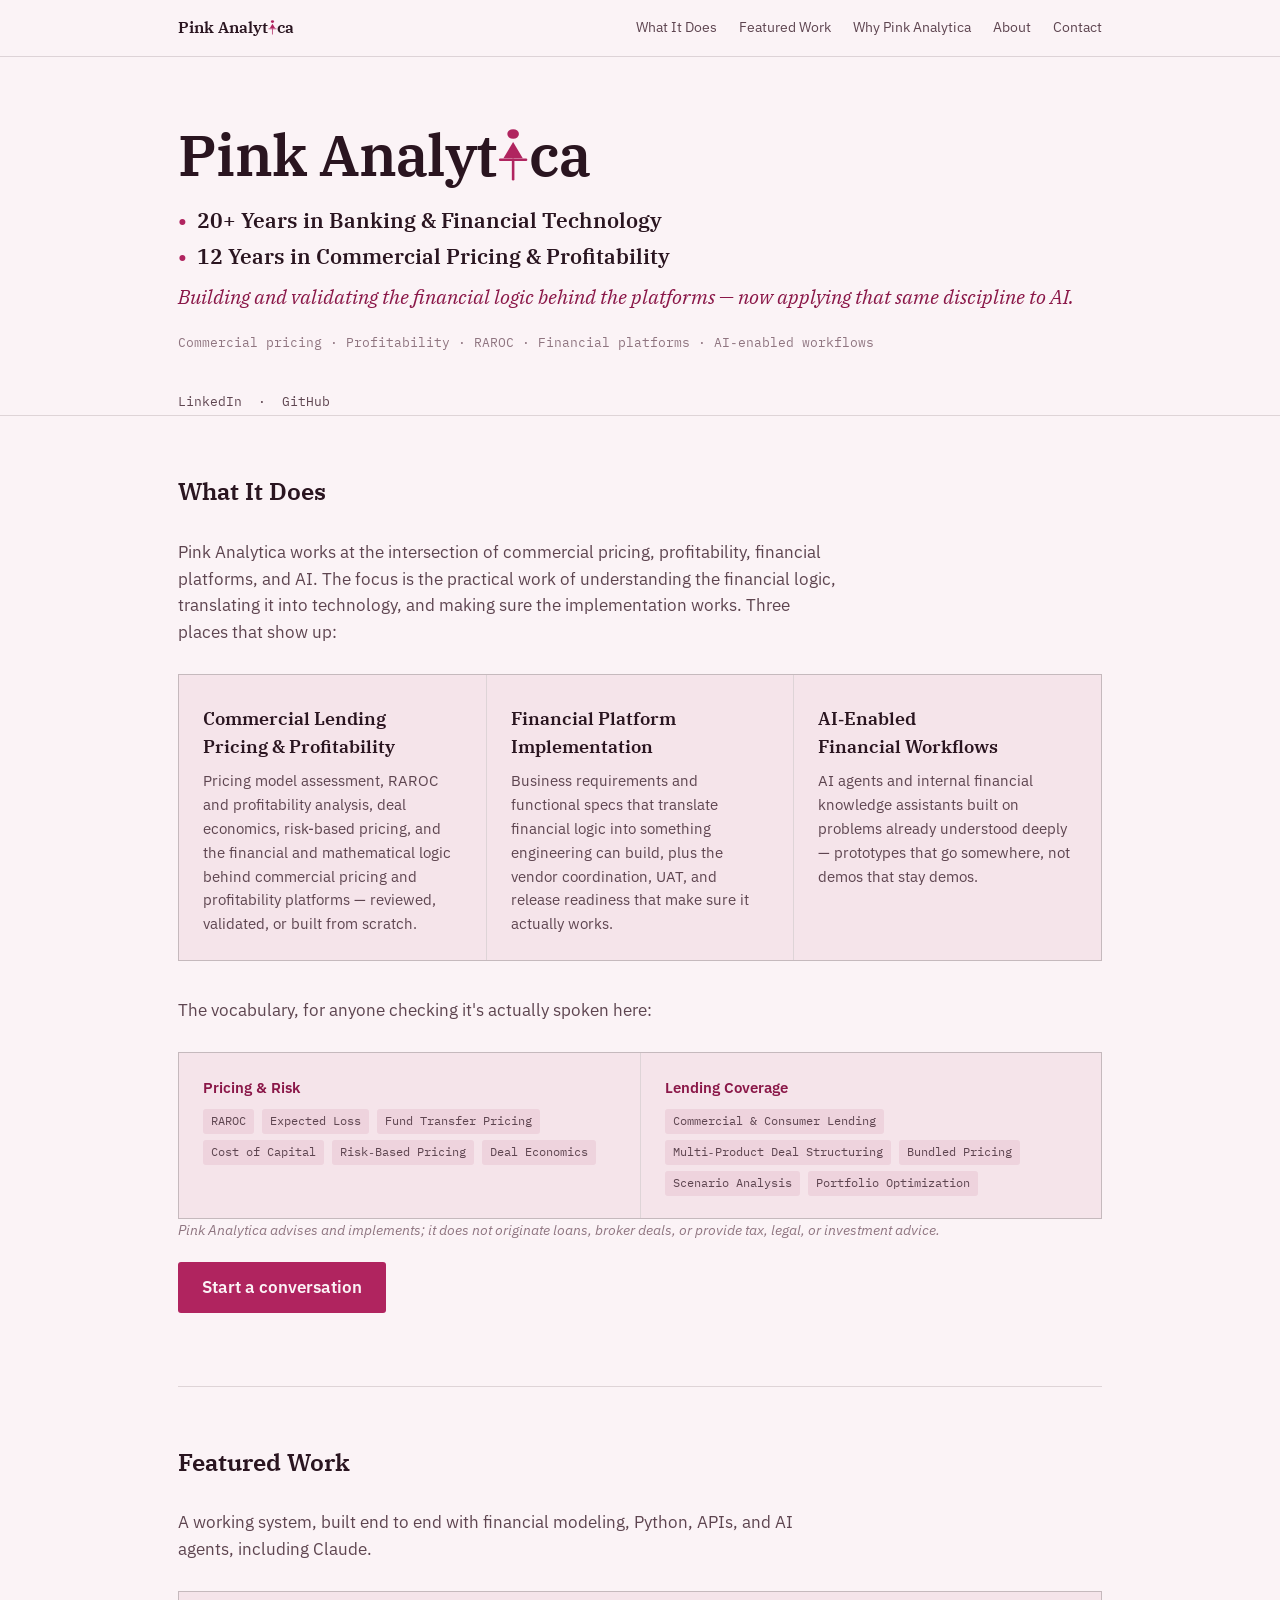
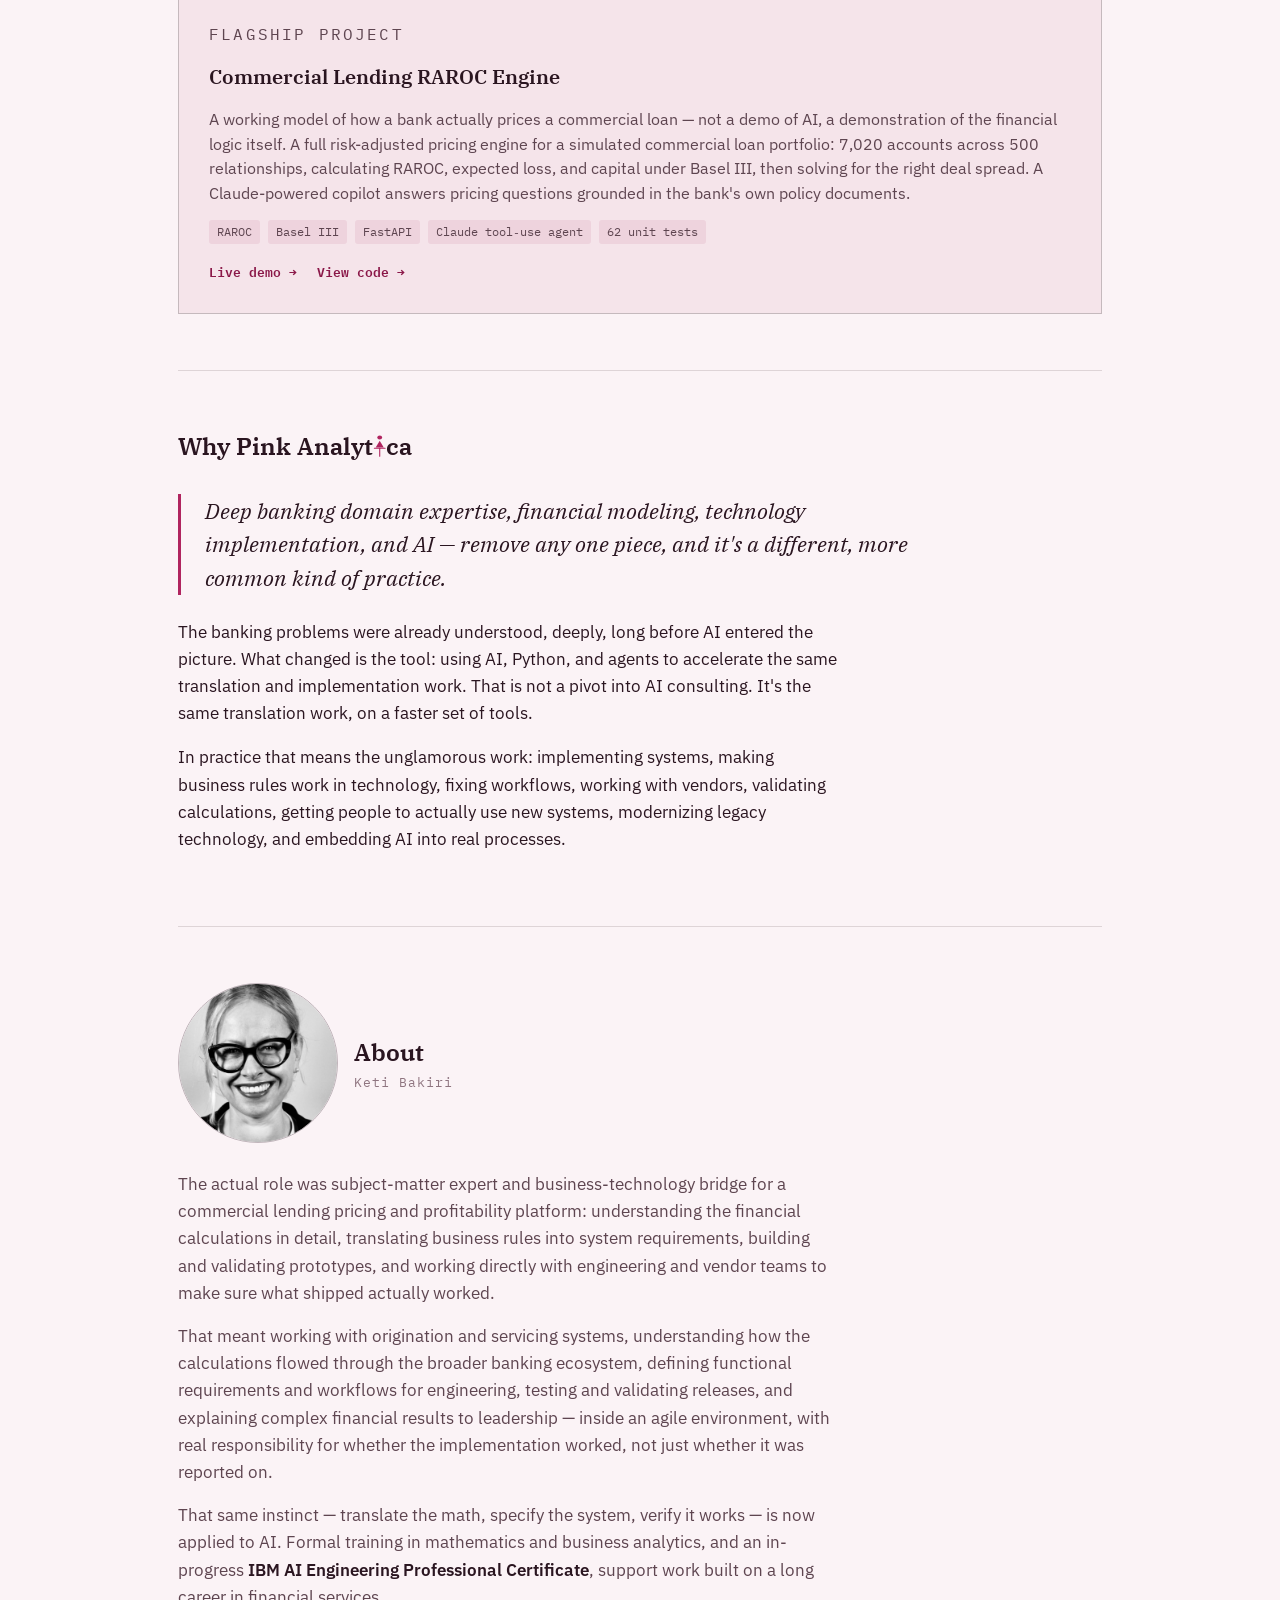
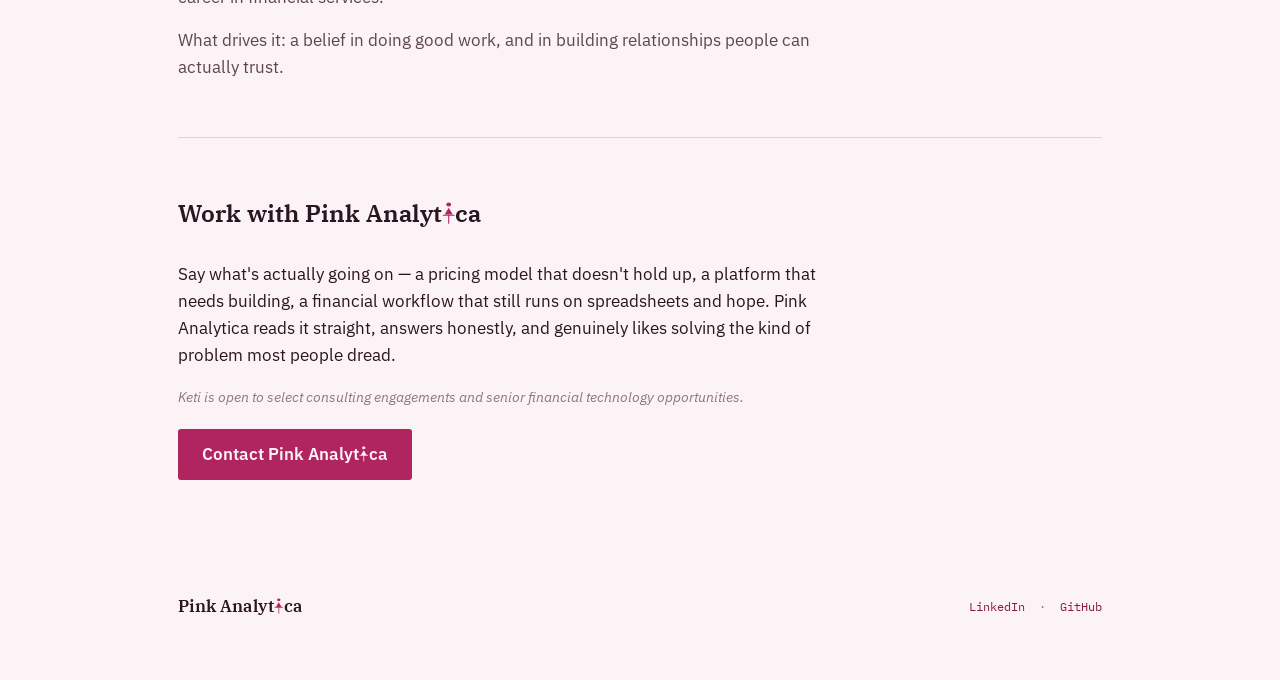
==== commit 90f72ce0: "Rewrite Featured Work lede plainly, drop the cute wordplay" ====
--- a/index.html
+++ b/index.html
@@ -275,7 +275,7 @@
 
   <section id="work">
     <div class="section-head"><h2>Featured Work</h2></div>
-    <p class="prose lede reveal">Proof, not just claims. This is built end to end using financial modeling, Python, APIs, and AI agents &mdash; Claude among the tools, not the point.</p>
+    <p class="prose lede reveal">A working system, built end to end with financial modeling, Python, APIs, and AI agents, including Claude.</p>
     <div class="work-grid reveal">
       <div class="work-card">
         <p class="eyebrow">Flagship project</p>
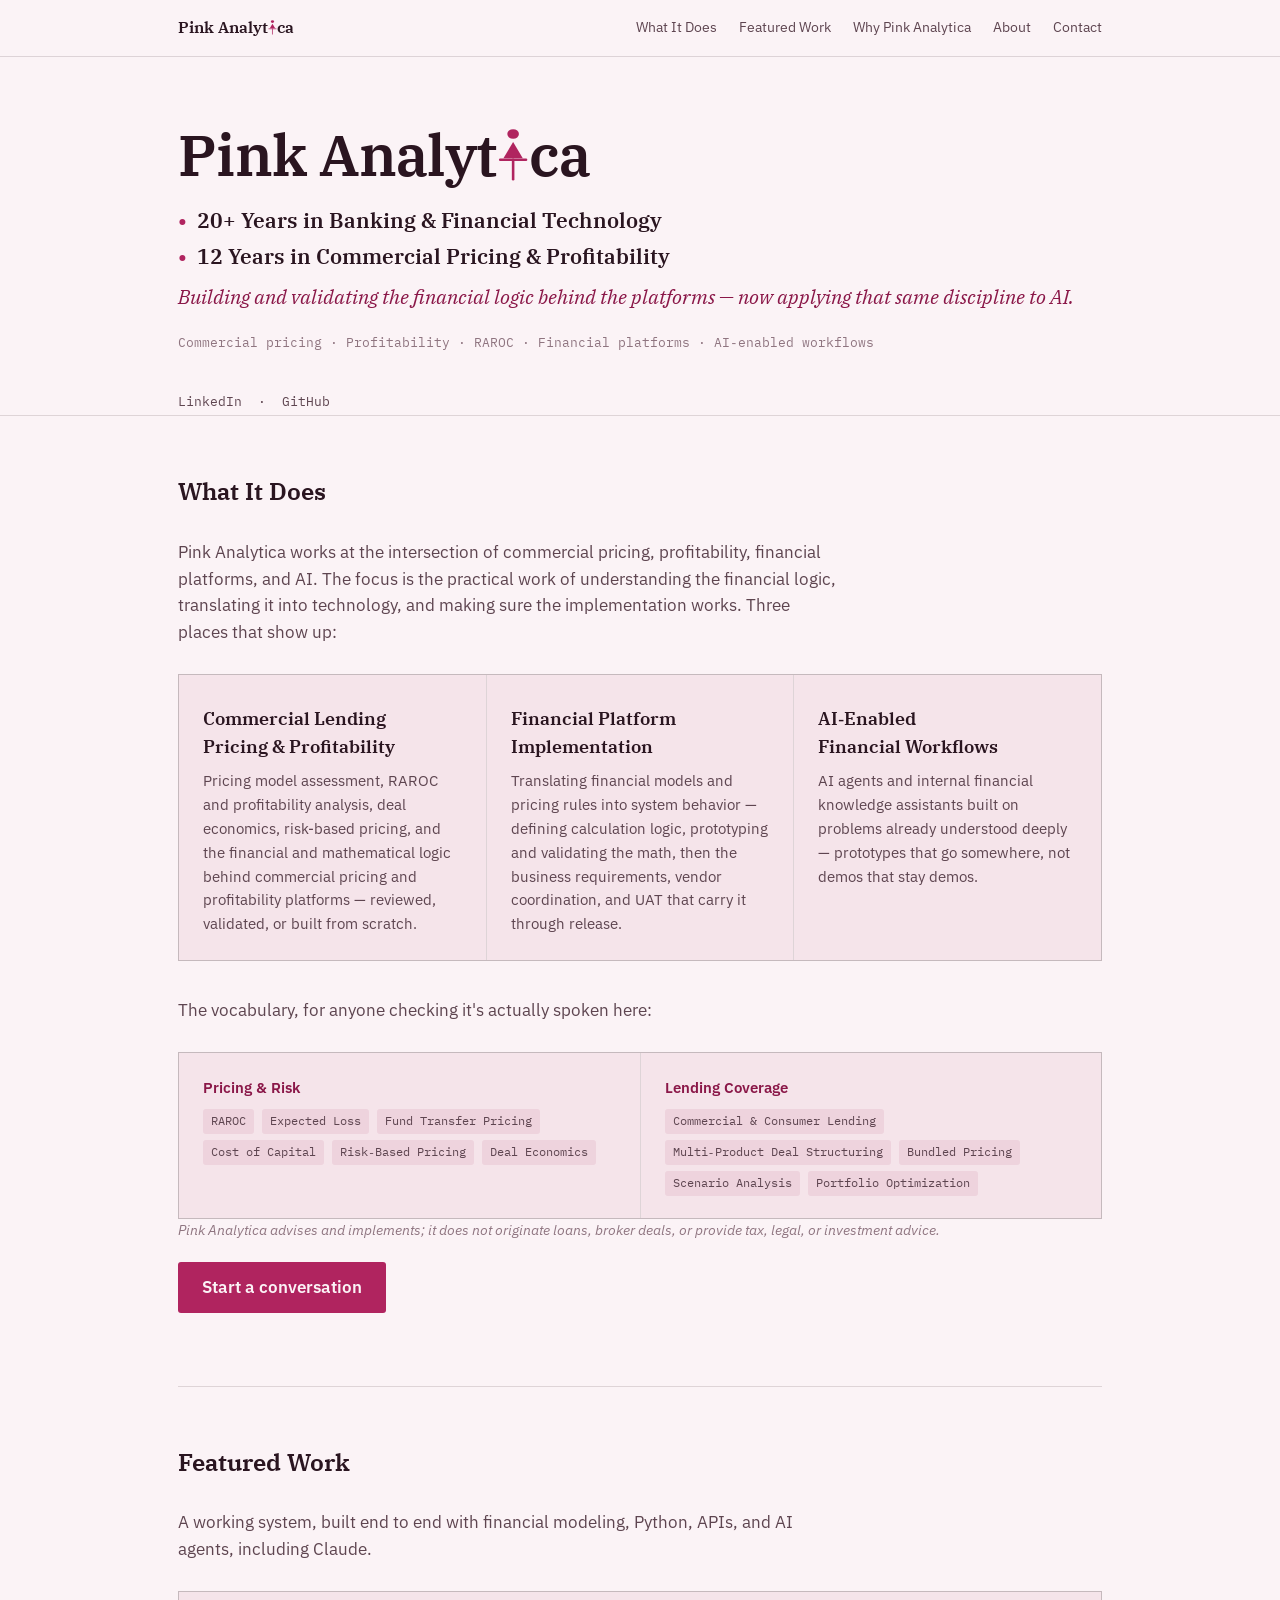
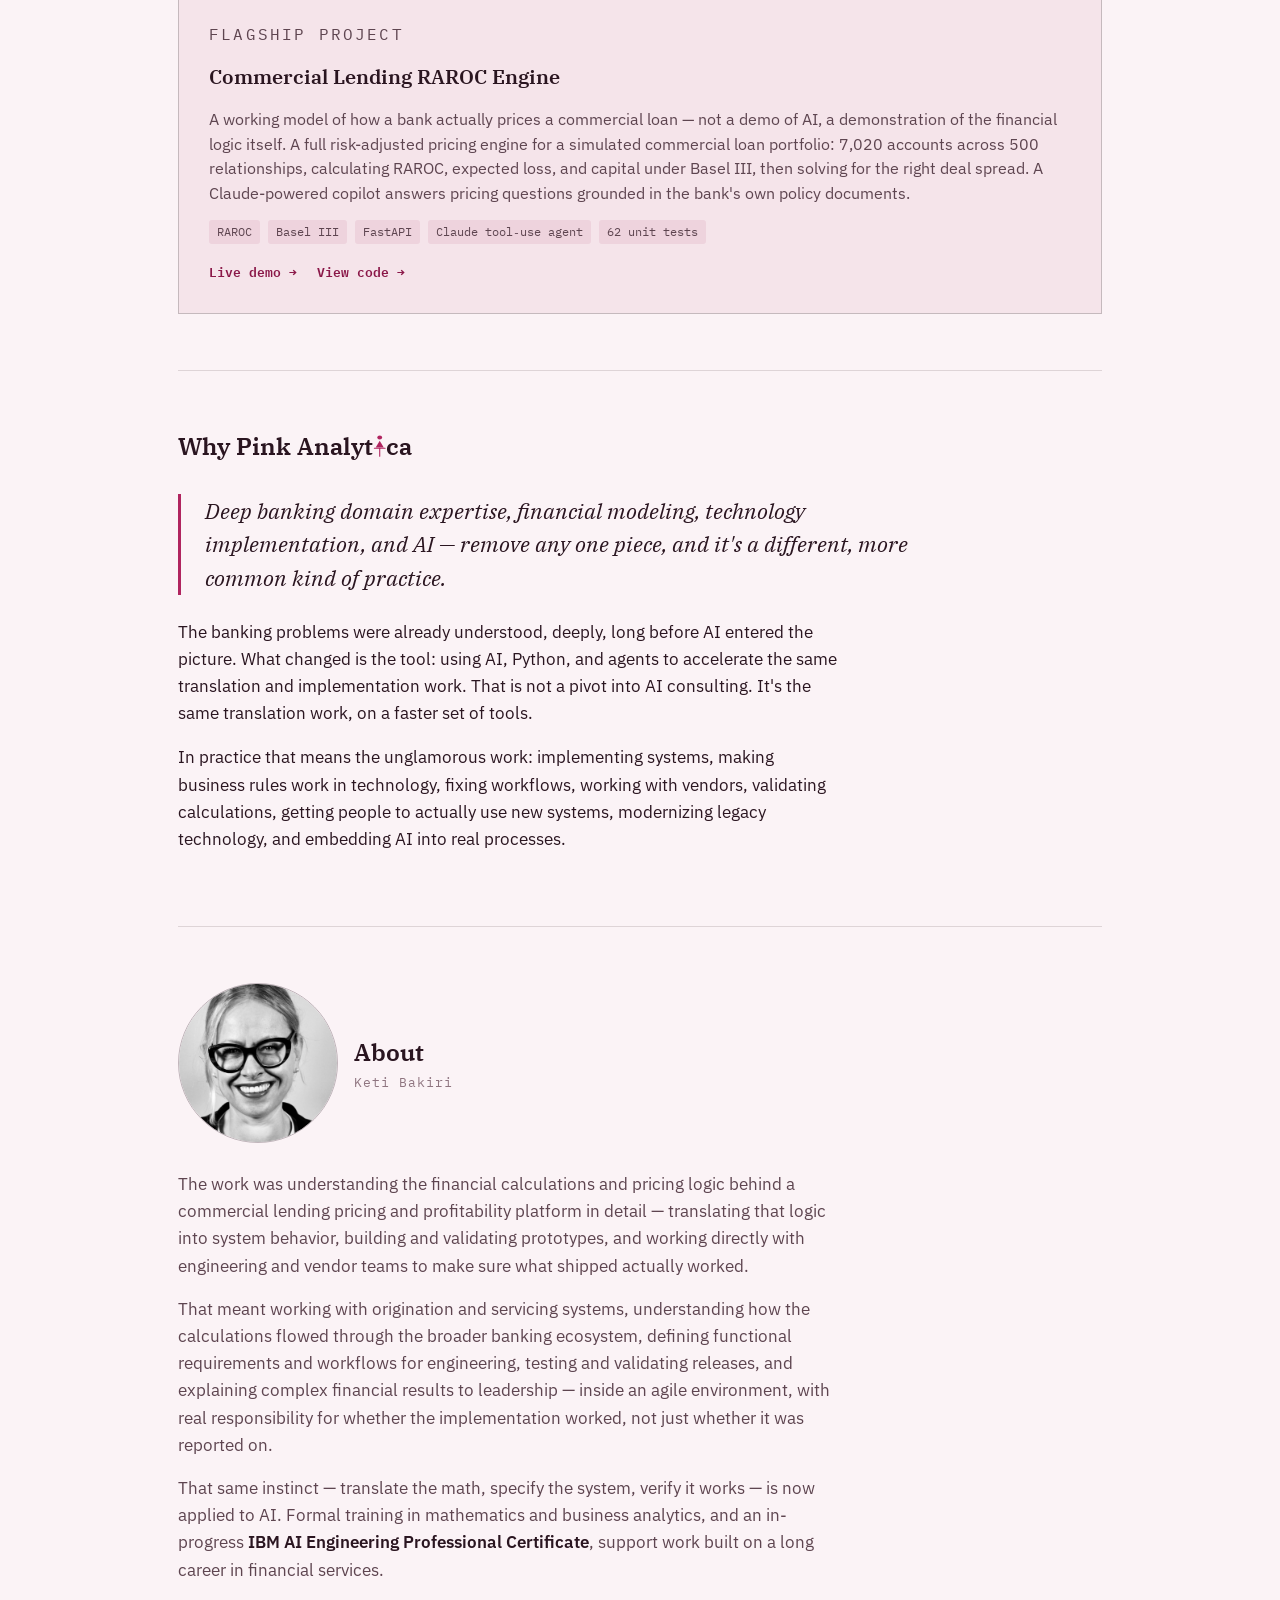
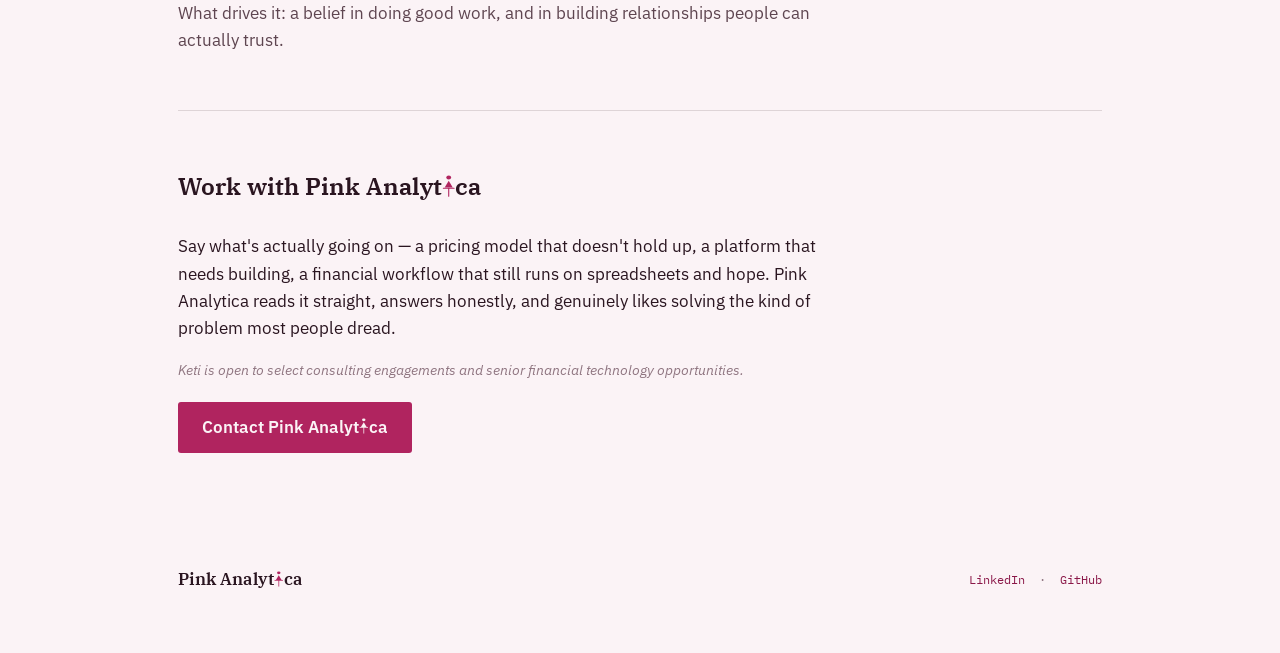
==== commit 6cfdc5a2: "Re-order Financial Platform Implementation and About opening to lead with financial logic, not requi" ====
--- a/index.html
+++ b/index.html
@@ -249,7 +249,7 @@
       </div>
       <div class="eng-card">
         <h3>Financial Platform Implementation</h3>
-        <p>Business requirements and functional specs that translate financial logic into something engineering can build, plus the vendor coordination, UAT, and release readiness that make sure it actually works.</p>
+        <p>Translating financial models and pricing rules into system behavior &mdash; defining calculation logic, prototyping and validating the math, then the business requirements, vendor coordination, and UAT that carry it through release.</p>
       </div>
       <div class="eng-card">
         <h3>AI&#8209;Enabled Financial Workflows</h3>
@@ -308,7 +308,7 @@
       </div>
     </div>
     <div class="summary prose reveal">
-      <p>The actual role was subject-matter expert and business-technology bridge for a commercial lending pricing and profitability platform: understanding the financial calculations in detail, translating business rules into system requirements, building and validating prototypes, and working directly with engineering and vendor teams to make sure what shipped actually worked.</p>
+      <p>The work was understanding the financial calculations and pricing logic behind a commercial lending pricing and profitability platform in detail &mdash; translating that logic into system behavior, building and validating prototypes, and working directly with engineering and vendor teams to make sure what shipped actually worked.</p>
       <p>That meant working with origination and servicing systems, understanding how the calculations flowed through the broader banking ecosystem, defining functional requirements and workflows for engineering, testing and validating releases, and explaining complex financial results to leadership &mdash; inside an agile environment, with real responsibility for whether the implementation worked, not just whether it was reported on.</p>
       <p>That same instinct &mdash; translate the math, specify the system, verify it works &mdash; is now applied to AI. Formal training in mathematics and business analytics, and an in-progress <strong>IBM AI Engineering Professional Certificate</strong>, support work built on a long career in financial services.</p>
       <p>What drives it: a belief in doing good work, and in building relationships people can actually trust.</p>
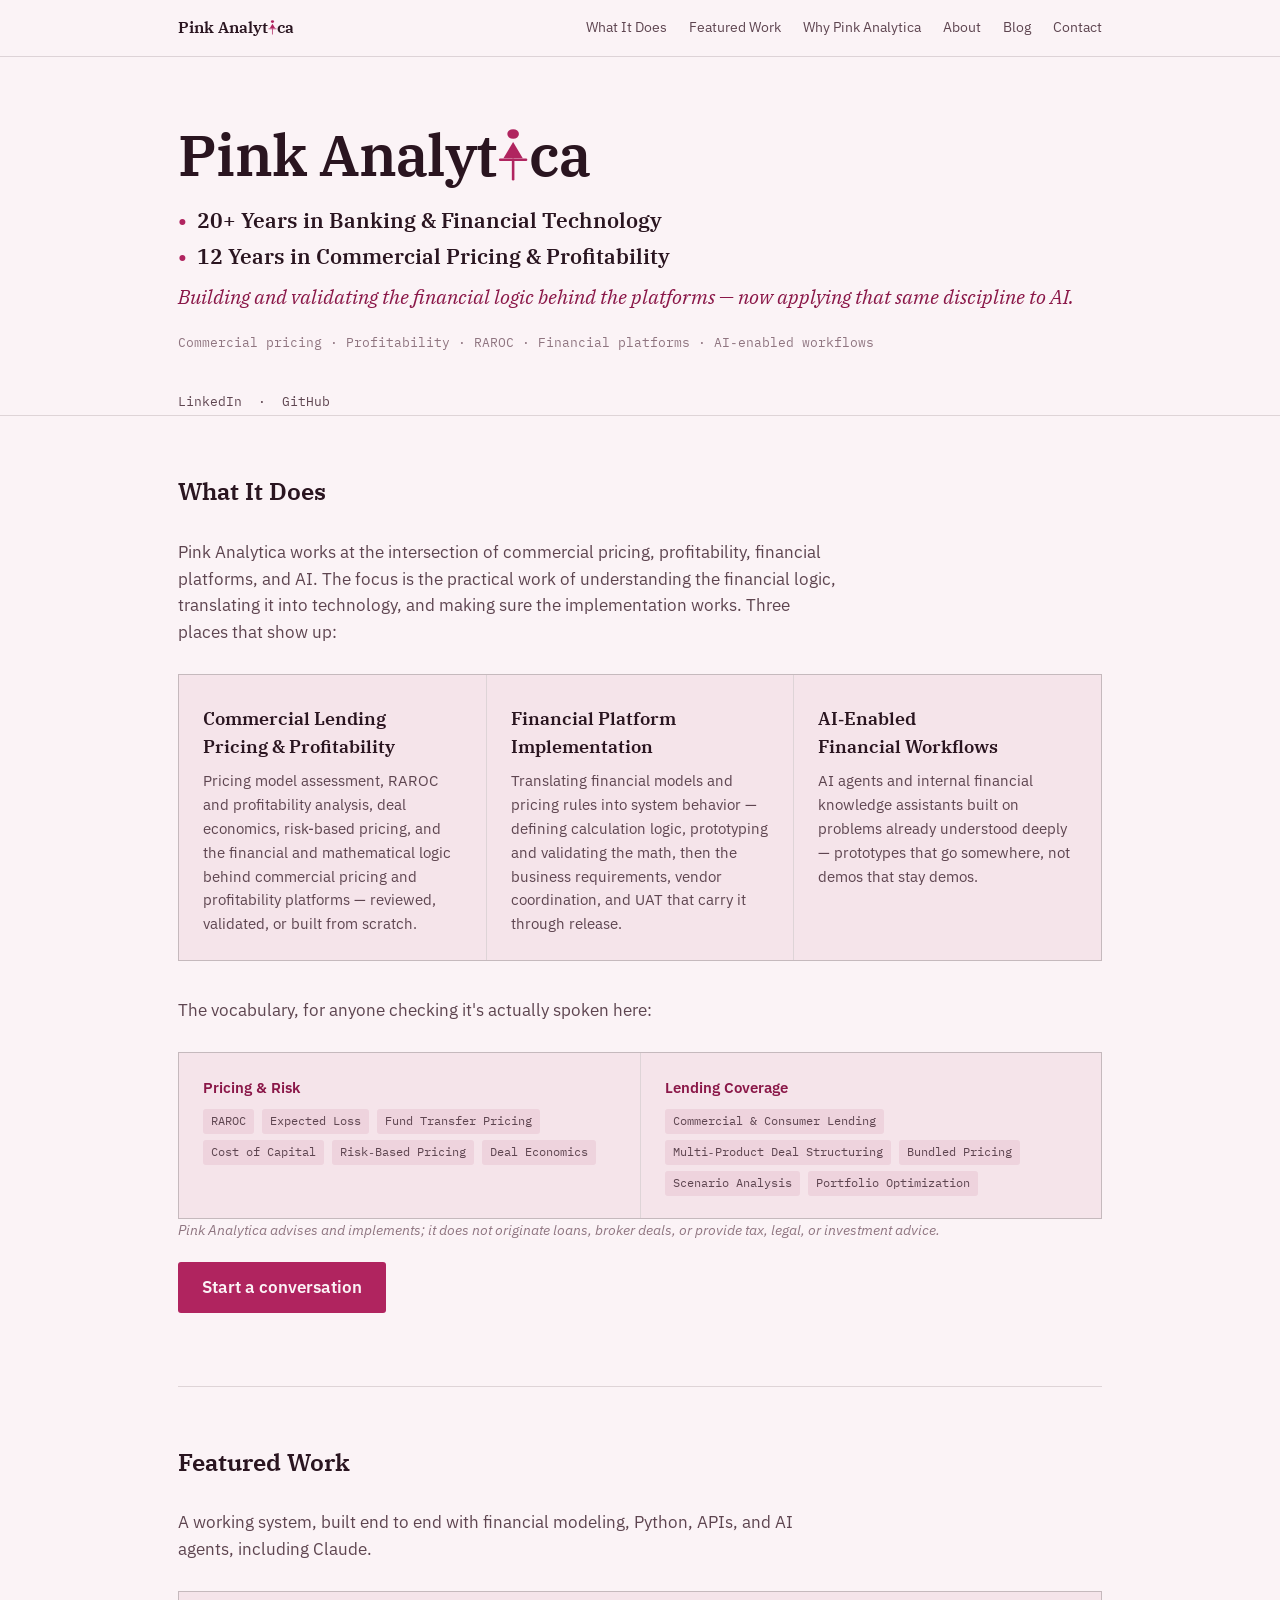
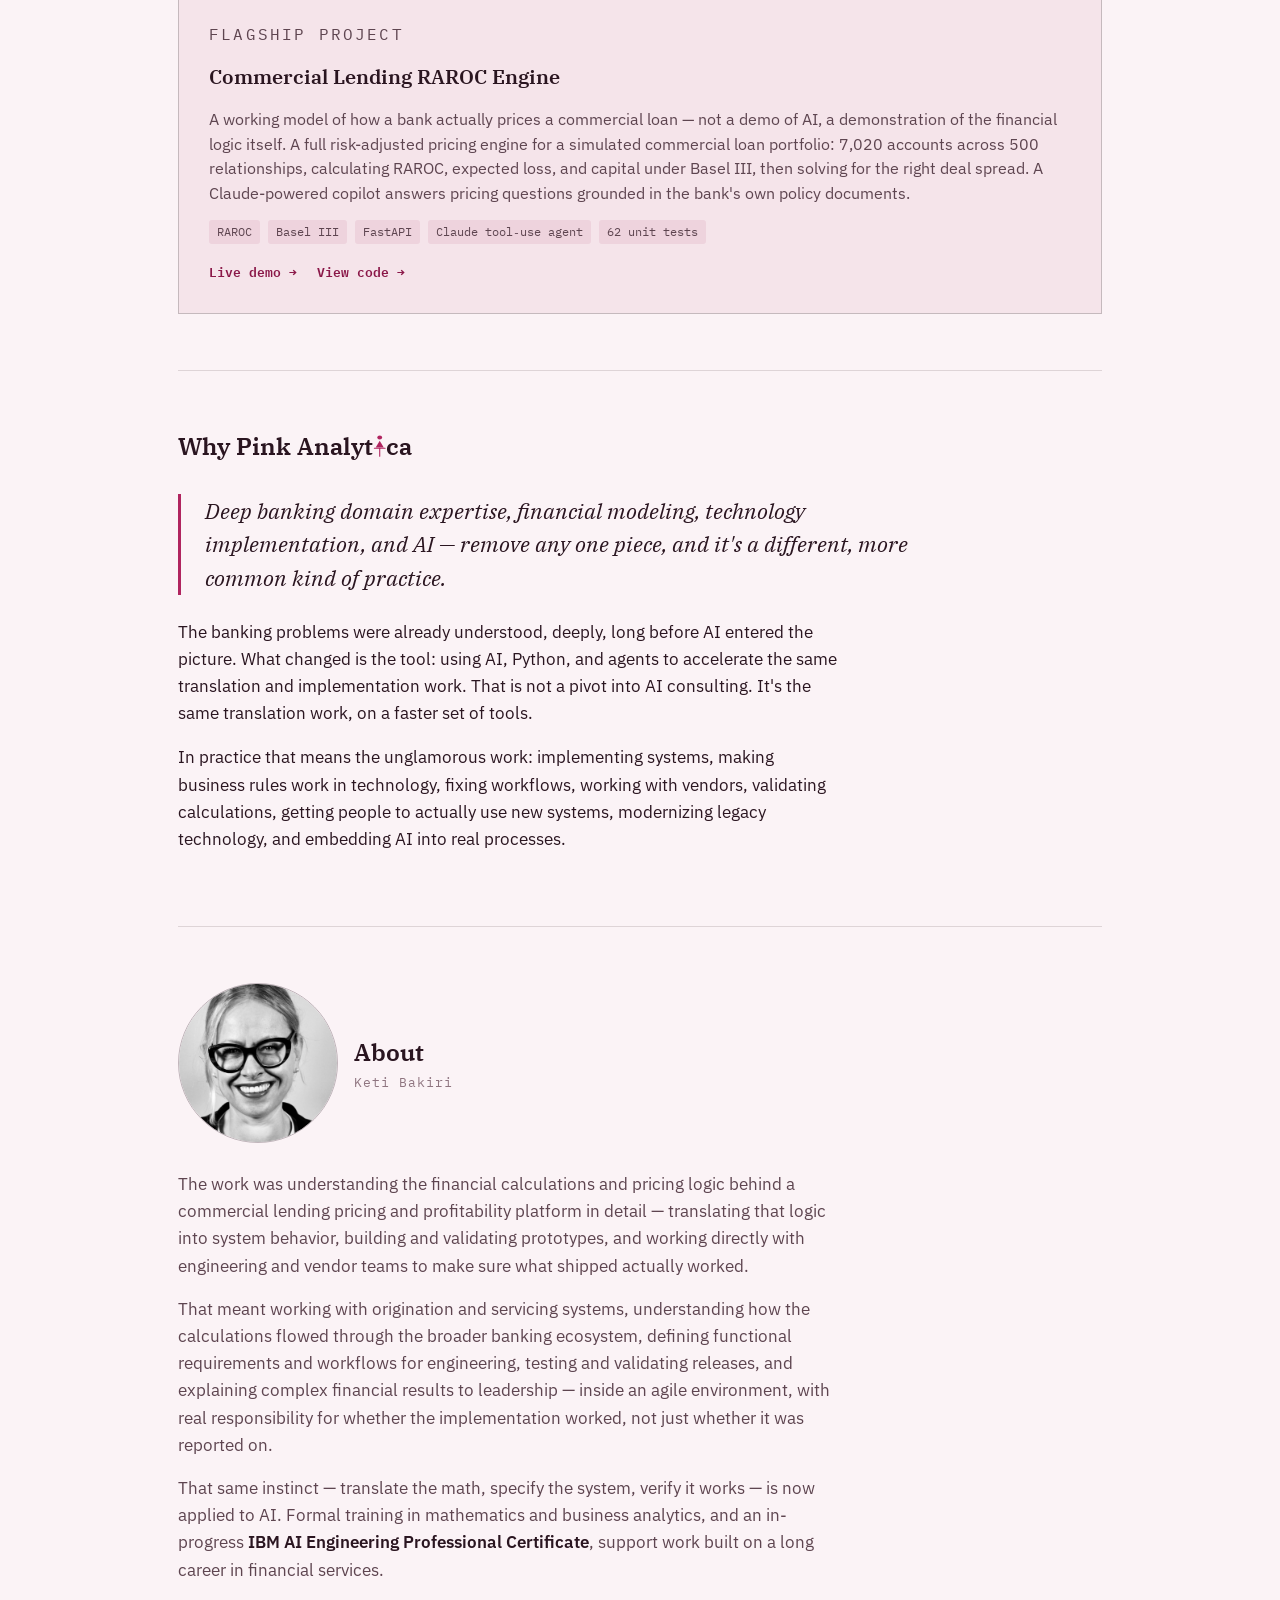
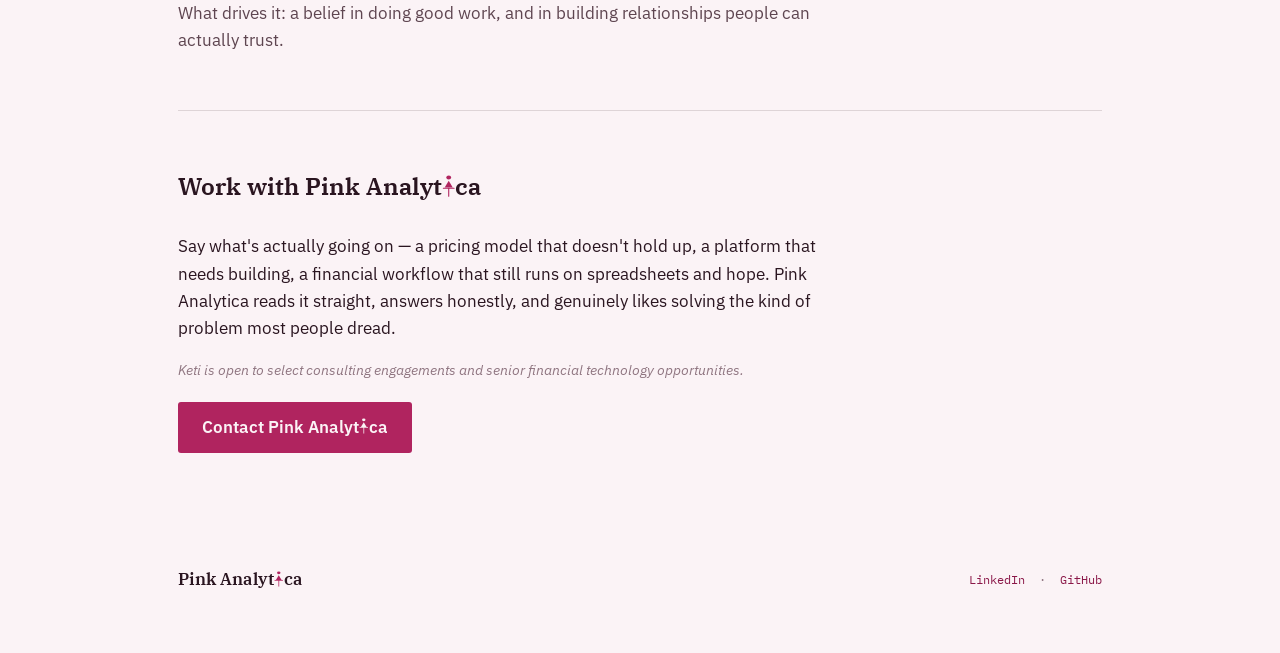
==== commit 6deddc88: "Extract shared styles.css; add Blog section with three planned topics as placeholders Co-Authored-By" ====
--- a/index.html
+++ b/index.html
@@ -9,198 +9,7 @@
 <link rel="preconnect" href="https://fonts.googleapis.com">
 <link rel="preconnect" href="https://fonts.gstatic.com" crossorigin>
 <link href="https://fonts.googleapis.com/css2?family=IBM+Plex+Serif:ital,wght@0,400;0,500;0,600;1,400&family=IBM+Plex+Sans:wght@400;500;600;700&family=IBM+Plex+Mono:wght@400;500;600&display=swap" rel="stylesheet">
-
-<style>
-  :root{
-    --paper: #fbf3f6;
-    --surface: #f5e4ea;
-    --surface-2: #eed3dd;
-    --ink: #2a1520;
-    --ink-soft: #5e4550;
-    --ink-faint: #8f7580;
-    --line: rgba(42,21,32,0.14);
-    --line-strong: rgba(42,21,32,0.28);
-    --accent: #b0245f;
-    --accent-strong: #8a1748;
-    --accent-2: #8f5f14;
-    --accent-2-strong: #6b450a;
-    --shadow: 0 1px 2px rgba(42,21,32,0.06);
-  }
-
-  @media (prefers-color-scheme: dark){
-    :root:not([data-theme="light"]){
-      --paper: #180d13;
-      --surface: #23131b;
-      --surface-2: #2e1a24;
-      --ink: #f6e9ee;
-      --ink-soft: #cfb6c1;
-      --ink-faint: #957c88;
-      --line: rgba(246,233,238,0.14);
-      --line-strong: rgba(246,233,238,0.26);
-      --accent: #f08ab4;
-      --accent-strong: #f7b0c9;
-      --accent-2: #d9a252;
-      --accent-2-strong: #ecc17c;
-      --shadow: 0 1px 2px rgba(0,0,0,0.4);
-    }
-  }
-  :root[data-theme="dark"]{
-    --paper: #180d13;
-      --surface: #23131b;
-      --surface-2: #2e1a24;
-      --ink: #f6e9ee;
-      --ink-soft: #cfb6c1;
-      --ink-faint: #957c88;
-      --line: rgba(246,233,238,0.14);
-      --line-strong: rgba(246,233,238,0.26);
-      --accent: #f08ab4;
-      --accent-strong: #f7b0c9;
-      --accent-2: #d9a252;
-      --accent-2-strong: #ecc17c;
-      --shadow: 0 1px 2px rgba(0,0,0,0.4);
-  }
-
-  *{ box-sizing: border-box; }
-  html{ background: var(--paper); }
-  body{
-    margin:0;
-    background: var(--paper);
-    color: var(--ink);
-    font-family: "IBM Plex Sans", ui-sans-serif, system-ui, sans-serif;
-    font-size: 17px;
-    line-height: 1.6;
-    -webkit-font-smoothing: antialiased;
-  }
-  ::selection{ background: var(--accent); color: var(--paper); }
-
-  a{ color: var(--accent-strong); text-decoration-color: var(--line-strong); text-underline-offset: 3px; }
-  a:hover{ color: var(--accent); }
-  a:focus-visible, button:focus-visible{ outline: 2px solid var(--accent); outline-offset: 3px; border-radius: 2px; }
-
-  .wrap{ max-width: 980px; margin: 0 auto; padding: 0 28px; }
-  .prose{ max-width: 66ch; }
-
-  h1,h2,h3{ font-family: "IBM Plex Serif", ui-serif, Georgia, serif; font-weight: 600; text-wrap: balance; color: var(--ink); margin: 0; }
-
-  .eyebrow{
-    font-family: "IBM Plex Mono", ui-monospace, monospace;
-    font-size: 0.72rem;
-    letter-spacing: 0.14em;
-    text-transform: uppercase;
-    color: var(--accent-strong);
-  }
-
-  .mono{ font-family: "IBM Plex Mono", ui-monospace, monospace; font-variant-numeric: tabular-nums; }
-
-  /* ---------- topbar ---------- */
-  .topbar{
-    position: sticky; top:0; z-index: 20;
-    background: color-mix(in srgb, var(--paper) 88%, transparent);
-    backdrop-filter: blur(6px);
-    border-bottom: 1px solid var(--line);
-  }
-  .topbar .wrap{ display:flex; align-items:center; justify-content:space-between; height:56px; }
-  .topbar-name{ font-family:"IBM Plex Serif",serif; font-weight:600; font-size:1rem; }
-  .topbar nav{ display:flex; gap:22px; }
-  .topbar nav a{ font-size:0.85rem; color: var(--ink-soft); text-decoration:none; }
-  .topbar nav a:hover{ color: var(--accent-strong); }
-  @media (max-width: 620px){ .topbar nav{ display:none; } }
-
-  /* ---------- hero ---------- */
-  header.hero{ padding: 64px 0 0; border-bottom: 1px solid var(--line); }
-  .hero-top{ display:flex; flex-wrap:wrap; gap: 24px; justify-content:space-between; align-items:flex-end; }
-  .hero h1{ font-size: clamp(2.4rem, 5vw, 3.6rem); line-height:1.04; letter-spacing:-0.01em; }
-  .hero-headline{ margin-top:18px; display:flex; flex-wrap:wrap; gap:8px 32px; }
-  .hero-headline .stat-item{ margin:0; font-family:"IBM Plex Serif",serif; font-weight:600; font-size: clamp(1.1rem, 2.1vw, 1.3rem); line-height:1.35; color: var(--ink); }
-  .hero-headline .stat-item::before{ content:"\2022"; color: var(--accent); margin-right:0.5em; }
-  .hero .role{ margin-top:10px; font-size: clamp(1.05rem, 2vw, 1.25rem); color: var(--accent-strong); font-family:"IBM Plex Serif",serif; font-style:italic; }
-  .hero-keywords{ margin-top:14px; font-family:"IBM Plex Mono",monospace; font-size:0.8rem; color: var(--ink-faint); }
-  .founder{ margin:10px 0 0; font-family:"IBM Plex Mono",monospace; font-size:0.8rem; letter-spacing:0.08em; color: var(--ink-faint); }
-  .founder-photo{ width:160px; height:160px; border-radius:50%; object-fit:cover; border:1px solid var(--line-strong); flex:none; }
-  .section-head.founder-head{ align-items:center; }
-  .founder-head h2{ margin-bottom:2px; }
-  .founder-head .founder{ margin:0; }
-
-  .i-mark{ display:inline-block; width:0.56em; vertical-align:-0.22em; }
-  .i-mark svg{ display:block; width:100%; height:1.18em; overflow:visible; }
-  .i-mark ellipse, .i-mark polygon{ fill: var(--accent); }
-  .i-mark line{ stroke: var(--accent); stroke-width:1.6; stroke-linecap:round; }
-  .sr-only{ position:absolute; width:1px; height:1px; padding:0; margin:-1px; overflow:hidden; clip:rect(0,0,0,0); white-space:nowrap; border:0; }
-  .contact-block{ text-align:right; font-family:"IBM Plex Mono",monospace; font-size:0.82rem; color: var(--ink-soft); line-height:1.9; }
-  .contact-block a{ color: var(--ink-soft); text-decoration:none; }
-  .contact-block a:hover{ color: var(--accent-strong); }
-  @media (max-width: 620px){ .contact-block{ text-align:left; } }
-
-  /* ---------- sections ---------- */
-  section{ padding: 56px 0; border-bottom: 1px solid var(--line); }
-  section:last-of-type{ border-bottom:none; }
-  .section-head{ display:flex; align-items:baseline; gap:16px; margin-bottom: 28px; }
-  .section-head h2{ font-size: 1.5rem; }
-
-  .summary p{ margin:0 0 16px; color: var(--ink-soft); }
-  .summary p:last-child{ margin-bottom:0; }
-  .summary strong{ color: var(--ink); font-weight:600; }
-
-  /* competencies */
-  .comp-grid{ display:grid; grid-template-columns: repeat(2, 1fr); gap: 1px; background: var(--line); border: 1px solid var(--line); }
-  .comp-card{ background: var(--surface); padding: 22px 24px; }
-  .comp-card h3{ font-family:"IBM Plex Sans",sans-serif; font-weight:600; font-size:0.95rem; color: var(--accent-strong); margin-bottom:10px; }
-  .comp-card .tags{ display:flex; flex-wrap:wrap; gap:6px 8px; }
-  .comp-card .tags span{ font-family:"IBM Plex Mono",monospace; font-size:0.74rem; color: var(--ink-soft); background: var(--surface-2); padding:3px 8px; border-radius:3px; }
-  @media (max-width: 700px){ .comp-grid{ grid-template-columns: 1fr; } }
-
-  /* AI statement */
-  .ai-quote{
-    margin: 0 0 24px;
-    padding-left: 24px;
-    border-left: 3px solid var(--accent);
-    font-family: "IBM Plex Serif", serif;
-    font-style: italic;
-    font-size: clamp(1.15rem, 2.4vw, 1.4rem);
-    line-height: 1.5;
-    color: var(--ink);
-    max-width: 66ch;
-  }
-
-  /* services + contact */
-  .lede{ margin:0 0 28px; color: var(--ink-soft); font-size:1.05rem; }
-  .eng-grid{ display:grid; grid-template-columns: repeat(3,1fr); gap:1px; background: var(--line); border:1px solid var(--line); margin-bottom:36px; }
-  .eng-card{ background: var(--surface); padding: 24px; }
-  .eng-card h3{ font-size:1.1rem; margin:6px 0 8px; }
-  .eng-card p:last-child{ margin:0; color: var(--ink-soft); font-size:0.93rem; }
-  .cap-grid{ display:grid; grid-template-columns: repeat(2,1fr); gap:28px; margin-bottom:28px; }
-  .cap-group h3{ font-family:"IBM Plex Sans",sans-serif; font-size:0.95rem; color: var(--accent-strong); padding-bottom:8px; border-bottom:1px solid var(--line-strong); margin-bottom:10px; }
-  .cap-group ul{ margin:0; padding:0; list-style:none; color: var(--ink-soft); font-size:0.92rem; }
-  .cap-group li{ padding:5px 0; }
-  .scope-note{ font-size:0.88rem; color: var(--ink-faint); font-style:italic; margin:0 0 20px; }
-  @media (max-width: 800px){ .eng-grid, .cap-grid{ grid-template-columns: 1fr; } }
-  .cta{ display:inline-block; padding:12px 24px; background: var(--accent); color: var(--paper); text-decoration:none; font-weight:600; border-radius:3px; }
-  .cta:hover{ background: var(--accent-strong); color: var(--paper); }
-  .cta .i-mark ellipse, .cta .i-mark polygon{ fill: var(--paper); }
-  .cta .i-mark line{ stroke: var(--paper); }
-
-  /* featured work */
-  .work-grid{ display:flex; flex-direction:column; gap:1px; background: var(--line); border:1px solid var(--line); }
-  .work-card{ background: var(--surface); padding:30px; display:flex; flex-direction:column; gap:14px; }
-  .work-card h3{ font-size:1.25rem; }
-  .work-card p{ margin:0; color: var(--ink-soft); font-size:0.97rem; }
-  .work-tags{ display:flex; flex-wrap:wrap; gap:6px 8px; }
-  .work-tags span{ font-family:"IBM Plex Mono",monospace; font-size:0.72rem; color: var(--ink-soft); background: var(--surface-2); padding:3px 8px; border-radius:3px; }
-  .work-links{ display:flex; gap:20px; margin-top:auto; padding-top:4px; }
-  .work-links a{ font-family:"IBM Plex Mono",monospace; font-size:0.82rem; font-weight:600; color: var(--accent-strong); text-decoration:none; }
-  .work-links a:hover{ color: var(--accent); }
-
-  footer{ padding: 40px 0 60px; }
-  footer .wrap{ display:flex; flex-wrap:wrap; justify-content:space-between; gap:16px; align-items:center; }
-  footer .fname{ font-family:"IBM Plex Serif",serif; font-weight:600; }
-  footer .fmeta{ font-family:"IBM Plex Mono",monospace; font-size:0.78rem; color: var(--ink-faint); }
-  footer a{ text-decoration:none; }
-
-  @media (prefers-reduced-motion: no-preference){
-    .reveal{ opacity:0; transform: translateY(10px); transition: opacity .5s ease, transform .5s ease; }
-    .reveal.in{ opacity:1; transform:none; }
-  }
-</style>
+<link rel="stylesheet" href="styles.css">
 </head>
 <body>
 
@@ -212,6 +21,7 @@
       <a href="#work">Featured Work</a>
       <a href="#why">Why Pink Analytica</a>
       <a href="#about">About</a>
+      <a href="blog/index.html">Blog</a>
       <a href="#contact">Contact</a>
     </nav>
   </div>
--- a/styles.css
+++ b/styles.css
@@ -0,0 +1,218 @@
+:root{
+  --paper: #fbf3f6;
+  --surface: #f5e4ea;
+  --surface-2: #eed3dd;
+  --ink: #2a1520;
+  --ink-soft: #5e4550;
+  --ink-faint: #8f7580;
+  --line: rgba(42,21,32,0.14);
+  --line-strong: rgba(42,21,32,0.28);
+  --accent: #b0245f;
+  --accent-strong: #8a1748;
+  --accent-2: #8f5f14;
+  --accent-2-strong: #6b450a;
+  --shadow: 0 1px 2px rgba(42,21,32,0.06);
+}
+
+@media (prefers-color-scheme: dark){
+  :root:not([data-theme="light"]){
+    --paper: #180d13;
+    --surface: #23131b;
+    --surface-2: #2e1a24;
+    --ink: #f6e9ee;
+    --ink-soft: #cfb6c1;
+    --ink-faint: #957c88;
+    --line: rgba(246,233,238,0.14);
+    --line-strong: rgba(246,233,238,0.26);
+    --accent: #f08ab4;
+    --accent-strong: #f7b0c9;
+    --accent-2: #d9a252;
+    --accent-2-strong: #ecc17c;
+    --shadow: 0 1px 2px rgba(0,0,0,0.4);
+  }
+}
+:root[data-theme="dark"]{
+  --paper: #180d13;
+    --surface: #23131b;
+    --surface-2: #2e1a24;
+    --ink: #f6e9ee;
+    --ink-soft: #cfb6c1;
+    --ink-faint: #957c88;
+    --line: rgba(246,233,238,0.14);
+    --line-strong: rgba(246,233,238,0.26);
+    --accent: #f08ab4;
+    --accent-strong: #f7b0c9;
+    --accent-2: #d9a252;
+    --accent-2-strong: #ecc17c;
+    --shadow: 0 1px 2px rgba(0,0,0,0.4);
+}
+
+*{ box-sizing: border-box; }
+html{ background: var(--paper); }
+body{
+  margin:0;
+  background: var(--paper);
+  color: var(--ink);
+  font-family: "IBM Plex Sans", ui-sans-serif, system-ui, sans-serif;
+  font-size: 17px;
+  line-height: 1.6;
+  -webkit-font-smoothing: antialiased;
+}
+::selection{ background: var(--accent); color: var(--paper); }
+
+a{ color: var(--accent-strong); text-decoration-color: var(--line-strong); text-underline-offset: 3px; }
+a:hover{ color: var(--accent); }
+a:focus-visible, button:focus-visible{ outline: 2px solid var(--accent); outline-offset: 3px; border-radius: 2px; }
+
+.wrap{ max-width: 980px; margin: 0 auto; padding: 0 28px; }
+.prose{ max-width: 66ch; }
+
+h1,h2,h3{ font-family: "IBM Plex Serif", ui-serif, Georgia, serif; font-weight: 600; text-wrap: balance; color: var(--ink); margin: 0; }
+
+.eyebrow{
+  font-family: "IBM Plex Mono", ui-monospace, monospace;
+  font-size: 0.72rem;
+  letter-spacing: 0.14em;
+  text-transform: uppercase;
+  color: var(--accent-strong);
+}
+
+.mono{ font-family: "IBM Plex Mono", ui-monospace, monospace; font-variant-numeric: tabular-nums; }
+
+/* ---------- topbar ---------- */
+.topbar{
+  position: sticky; top:0; z-index: 20;
+  background: color-mix(in srgb, var(--paper) 88%, transparent);
+  backdrop-filter: blur(6px);
+  border-bottom: 1px solid var(--line);
+}
+.topbar .wrap{ display:flex; align-items:center; justify-content:space-between; height:56px; }
+.topbar-name{ font-family:"IBM Plex Serif",serif; font-weight:600; font-size:1rem; }
+.topbar nav{ display:flex; gap:22px; }
+.topbar nav a{ font-size:0.85rem; color: var(--ink-soft); text-decoration:none; }
+.topbar nav a:hover{ color: var(--accent-strong); }
+@media (max-width: 620px){ .topbar nav{ display:none; } }
+
+/* ---------- hero ---------- */
+header.hero{ padding: 64px 0 0; border-bottom: 1px solid var(--line); }
+.hero-top{ display:flex; flex-wrap:wrap; gap: 24px; justify-content:space-between; align-items:flex-end; }
+.hero h1{ font-size: clamp(2.4rem, 5vw, 3.6rem); line-height:1.04; letter-spacing:-0.01em; }
+.hero-headline{ margin-top:18px; display:flex; flex-wrap:wrap; gap:8px 32px; }
+.hero-headline .stat-item{ margin:0; font-family:"IBM Plex Serif",serif; font-weight:600; font-size: clamp(1.1rem, 2.1vw, 1.3rem); line-height:1.35; color: var(--ink); }
+.hero-headline .stat-item::before{ content:"\2022"; color: var(--accent); margin-right:0.5em; }
+.hero .role{ margin-top:10px; font-size: clamp(1.05rem, 2vw, 1.25rem); color: var(--accent-strong); font-family:"IBM Plex Serif",serif; font-style:italic; }
+.hero-keywords{ margin-top:14px; font-family:"IBM Plex Mono",monospace; font-size:0.8rem; color: var(--ink-faint); }
+.founder{ margin:10px 0 0; font-family:"IBM Plex Mono",monospace; font-size:0.8rem; letter-spacing:0.08em; color: var(--ink-faint); }
+.founder-photo{ width:160px; height:160px; border-radius:50%; object-fit:cover; border:1px solid var(--line-strong); flex:none; }
+.section-head.founder-head{ align-items:center; }
+.founder-head h2{ margin-bottom:2px; }
+.founder-head .founder{ margin:0; }
+
+.i-mark{ display:inline-block; width:0.56em; vertical-align:-0.22em; }
+.i-mark svg{ display:block; width:100%; height:1.18em; overflow:visible; }
+.i-mark ellipse, .i-mark polygon{ fill: var(--accent); }
+.i-mark line{ stroke: var(--accent); stroke-width:1.6; stroke-linecap:round; }
+.sr-only{ position:absolute; width:1px; height:1px; padding:0; margin:-1px; overflow:hidden; clip:rect(0,0,0,0); white-space:nowrap; border:0; }
+.contact-block{ text-align:right; font-family:"IBM Plex Mono",monospace; font-size:0.82rem; color: var(--ink-soft); line-height:1.9; }
+.contact-block a{ color: var(--ink-soft); text-decoration:none; }
+.contact-block a:hover{ color: var(--accent-strong); }
+@media (max-width: 620px){ .contact-block{ text-align:left; } }
+
+/* ---------- sections ---------- */
+section{ padding: 56px 0; border-bottom: 1px solid var(--line); }
+section:last-of-type{ border-bottom:none; }
+.section-head{ display:flex; align-items:baseline; gap:16px; margin-bottom: 28px; }
+.section-head h2{ font-size: 1.5rem; }
+
+.summary p{ margin:0 0 16px; color: var(--ink-soft); }
+.summary p:last-child{ margin-bottom:0; }
+.summary strong{ color: var(--ink); font-weight:600; }
+
+/* competencies */
+.comp-grid{ display:grid; grid-template-columns: repeat(2, 1fr); gap: 1px; background: var(--line); border: 1px solid var(--line); }
+.comp-card{ background: var(--surface); padding: 22px 24px; }
+.comp-card h3{ font-family:"IBM Plex Sans",sans-serif; font-weight:600; font-size:0.95rem; color: var(--accent-strong); margin-bottom:10px; }
+.comp-card .tags{ display:flex; flex-wrap:wrap; gap:6px 8px; }
+.comp-card .tags span{ font-family:"IBM Plex Mono",monospace; font-size:0.74rem; color: var(--ink-soft); background: var(--surface-2); padding:3px 8px; border-radius:3px; }
+@media (max-width: 700px){ .comp-grid{ grid-template-columns: 1fr; } }
+
+/* AI statement */
+.ai-quote{
+  margin: 0 0 24px;
+  padding-left: 24px;
+  border-left: 3px solid var(--accent);
+  font-family: "IBM Plex Serif", serif;
+  font-style: italic;
+  font-size: clamp(1.15rem, 2.4vw, 1.4rem);
+  line-height: 1.5;
+  color: var(--ink);
+  max-width: 66ch;
+}
+
+/* services + contact */
+.lede{ margin:0 0 28px; color: var(--ink-soft); font-size:1.05rem; }
+.eng-grid{ display:grid; grid-template-columns: repeat(3,1fr); gap:1px; background: var(--line); border:1px solid var(--line); margin-bottom:36px; }
+.eng-card{ background: var(--surface); padding: 24px; }
+.eng-card h3{ font-size:1.1rem; margin:6px 0 8px; }
+.eng-card p:last-child{ margin:0; color: var(--ink-soft); font-size:0.93rem; }
+.cap-grid{ display:grid; grid-template-columns: repeat(2,1fr); gap:28px; margin-bottom:28px; }
+.cap-group h3{ font-family:"IBM Plex Sans",sans-serif; font-size:0.95rem; color: var(--accent-strong); padding-bottom:8px; border-bottom:1px solid var(--line-strong); margin-bottom:10px; }
+.cap-group ul{ margin:0; padding:0; list-style:none; color: var(--ink-soft); font-size:0.92rem; }
+.cap-group li{ padding:5px 0; }
+.scope-note{ font-size:0.88rem; color: var(--ink-faint); font-style:italic; margin:0 0 20px; }
+@media (max-width: 800px){ .eng-grid, .cap-grid{ grid-template-columns: 1fr; } }
+.cta{ display:inline-block; padding:12px 24px; background: var(--accent); color: var(--paper); text-decoration:none; font-weight:600; border-radius:3px; }
+.cta:hover{ background: var(--accent-strong); color: var(--paper); }
+.cta .i-mark ellipse, .cta .i-mark polygon{ fill: var(--paper); }
+.cta .i-mark line{ stroke: var(--paper); }
+
+/* featured work */
+.work-grid{ display:flex; flex-direction:column; gap:1px; background: var(--line); border:1px solid var(--line); }
+.work-card{ background: var(--surface); padding:30px; display:flex; flex-direction:column; gap:14px; }
+.work-card h3{ font-size:1.25rem; }
+.work-card p{ margin:0; color: var(--ink-soft); font-size:0.97rem; }
+.work-tags{ display:flex; flex-wrap:wrap; gap:6px 8px; }
+.work-tags span{ font-family:"IBM Plex Mono",monospace; font-size:0.72rem; color: var(--ink-soft); background: var(--surface-2); padding:3px 8px; border-radius:3px; }
+.work-links{ display:flex; gap:20px; margin-top:auto; padding-top:4px; }
+.work-links a{ font-family:"IBM Plex Mono",monospace; font-size:0.82rem; font-weight:600; color: var(--accent-strong); text-decoration:none; }
+.work-links a:hover{ color: var(--accent); }
+
+footer{ padding: 40px 0 60px; }
+footer .wrap{ display:flex; flex-wrap:wrap; justify-content:space-between; gap:16px; align-items:center; }
+footer .fname{ font-family:"IBM Plex Serif",serif; font-weight:600; }
+footer .fmeta{ font-family:"IBM Plex Mono",monospace; font-size:0.78rem; color: var(--ink-faint); }
+footer a{ text-decoration:none; }
+
+@media (prefers-reduced-motion: no-preference){
+  .reveal{ opacity:0; transform: translateY(10px); transition: opacity .5s ease, transform .5s ease; }
+  .reveal.in{ opacity:1; transform:none; }
+}
+
+/* ---------- blog ---------- */
+.blog-lede{ color: var(--ink-soft); font-size:1.05rem; max-width:66ch; margin:0 0 36px; }
+.post-list{ display:flex; flex-direction:column; gap:1px; background: var(--line); border:1px solid var(--line); }
+.post-card{ background: var(--surface); padding:26px 28px; display:block; text-decoration:none; color: inherit; }
+.post-card:hover{ background: var(--surface-2); }
+.post-card .post-date{ font-family:"IBM Plex Mono",monospace; font-size:0.78rem; color: var(--ink-faint); letter-spacing:0.03em; }
+.post-card h3{ font-size:1.15rem; margin:6px 0 8px; color: var(--ink); }
+.post-card p{ margin:0; color: var(--ink-soft); font-size:0.95rem; }
+.post-card .post-topic{ display:inline-block; margin-top:10px; font-family:"IBM Plex Mono",monospace; font-size:0.7rem; letter-spacing:0.05em; text-transform:uppercase; color: var(--accent-strong); background: color-mix(in srgb, var(--accent) 12%, transparent); padding:2px 8px; border-radius:3px; }
+.post-coming-soon{ background: var(--surface); padding:26px 28px; opacity:0.6; }
+.post-coming-soon .post-date{ font-family:"IBM Plex Mono",monospace; font-size:0.78rem; color: var(--ink-faint); }
+.post-coming-soon h3{ font-size:1.15rem; margin:6px 0 8px; }
+.post-coming-soon p{ margin:0; color: var(--ink-soft); font-size:0.95rem; font-style:italic; }
+
+article.post{ padding: 48px 0 64px; }
+.post-header{ margin-bottom:40px; border-bottom:1px solid var(--line); padding-bottom:32px; }
+.post-header .eyebrow{ margin-bottom:14px; display:block; }
+.post-header h1{ font-size: clamp(1.8rem, 4vw, 2.6rem); line-height:1.15; margin-bottom:14px; }
+.post-header .post-meta{ font-family:"IBM Plex Mono",monospace; font-size:0.82rem; color: var(--ink-faint); }
+.post-body{ max-width:68ch; color: var(--ink-soft); font-size:1.05rem; line-height:1.75; }
+.post-body h2{ font-size:1.35rem; color: var(--ink); margin:40px 0 16px; }
+.post-body p{ margin:0 0 20px; }
+.post-body ul, .post-body ol{ margin:0 0 20px; padding-left:22px; }
+.post-body li{ margin-bottom:8px; }
+.post-body strong{ color: var(--ink); font-weight:600; }
+.post-body blockquote{ margin:28px 0; padding-left:20px; border-left:3px solid var(--accent); font-style:italic; color: var(--ink); }
+.post-footer{ margin-top:48px; padding-top:24px; border-top:1px solid var(--line); }
+.back-link{ font-family:"IBM Plex Mono",monospace; font-size:0.85rem; }
